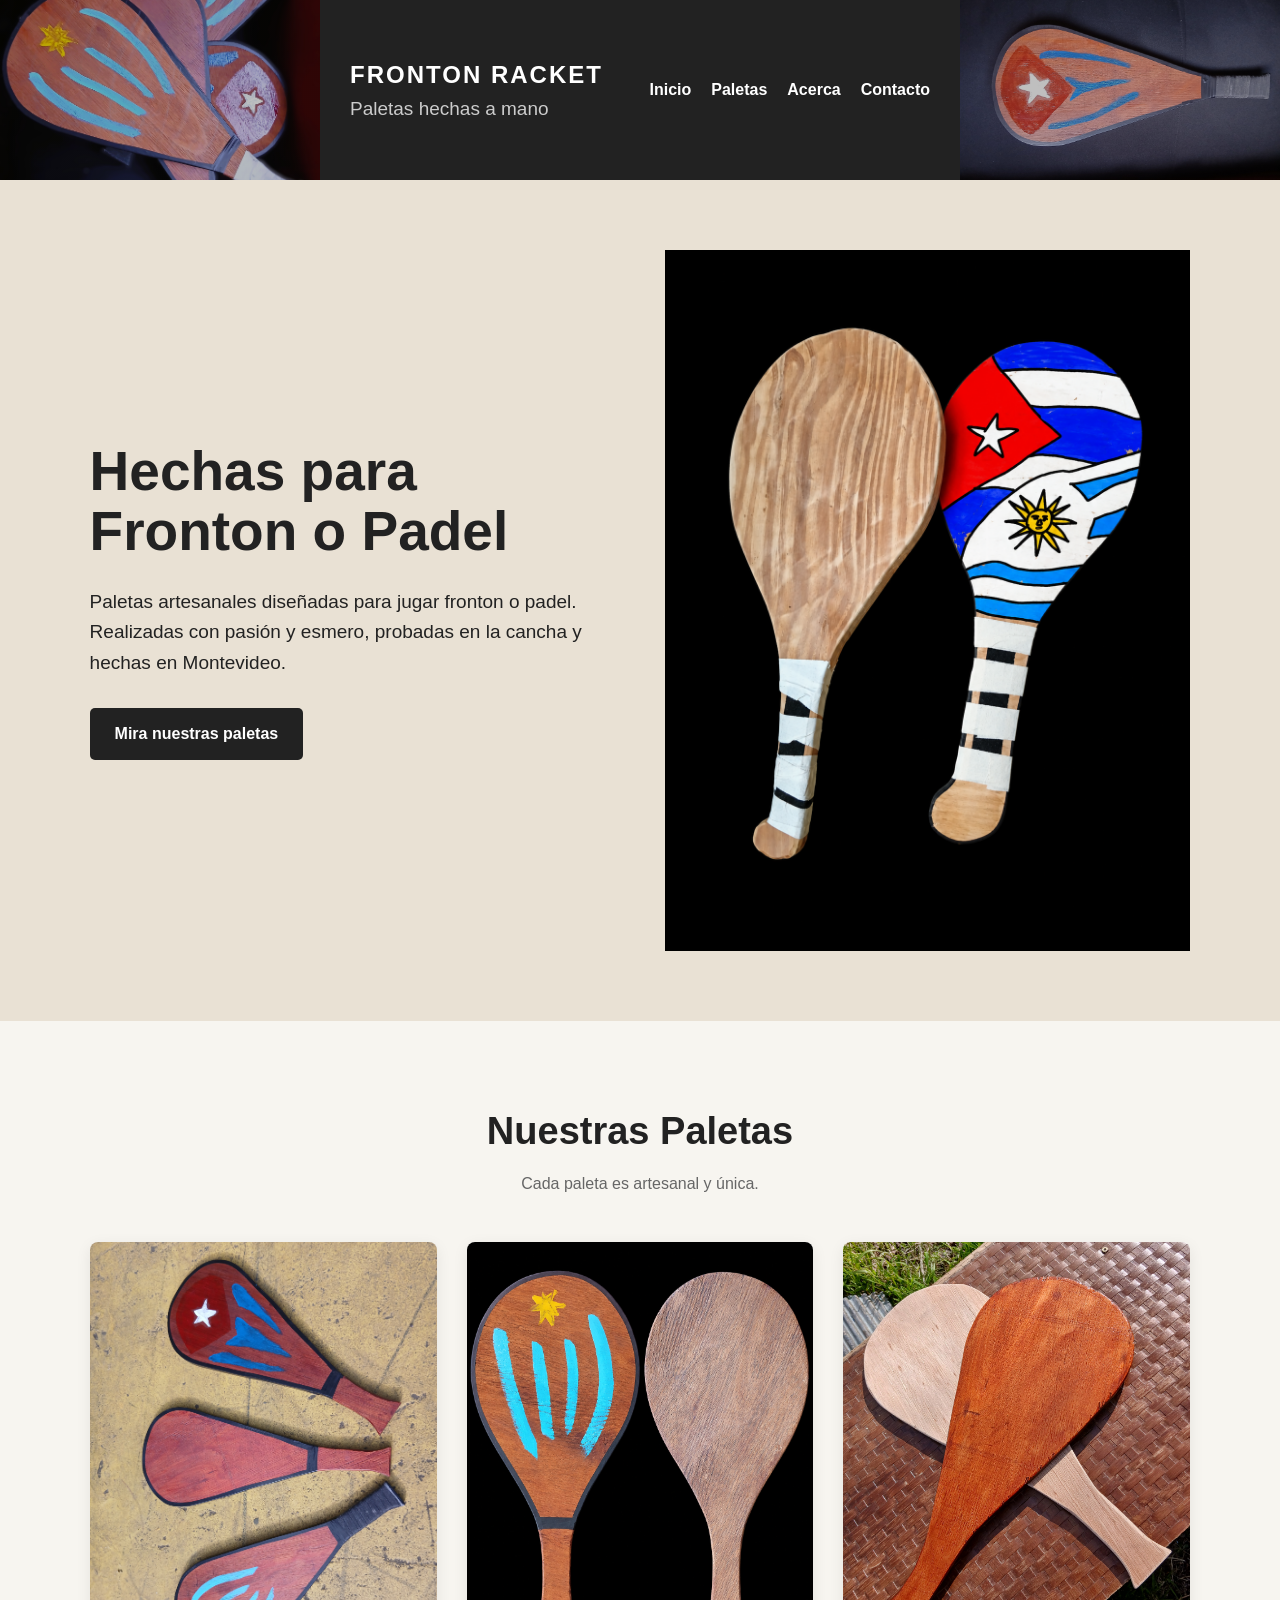
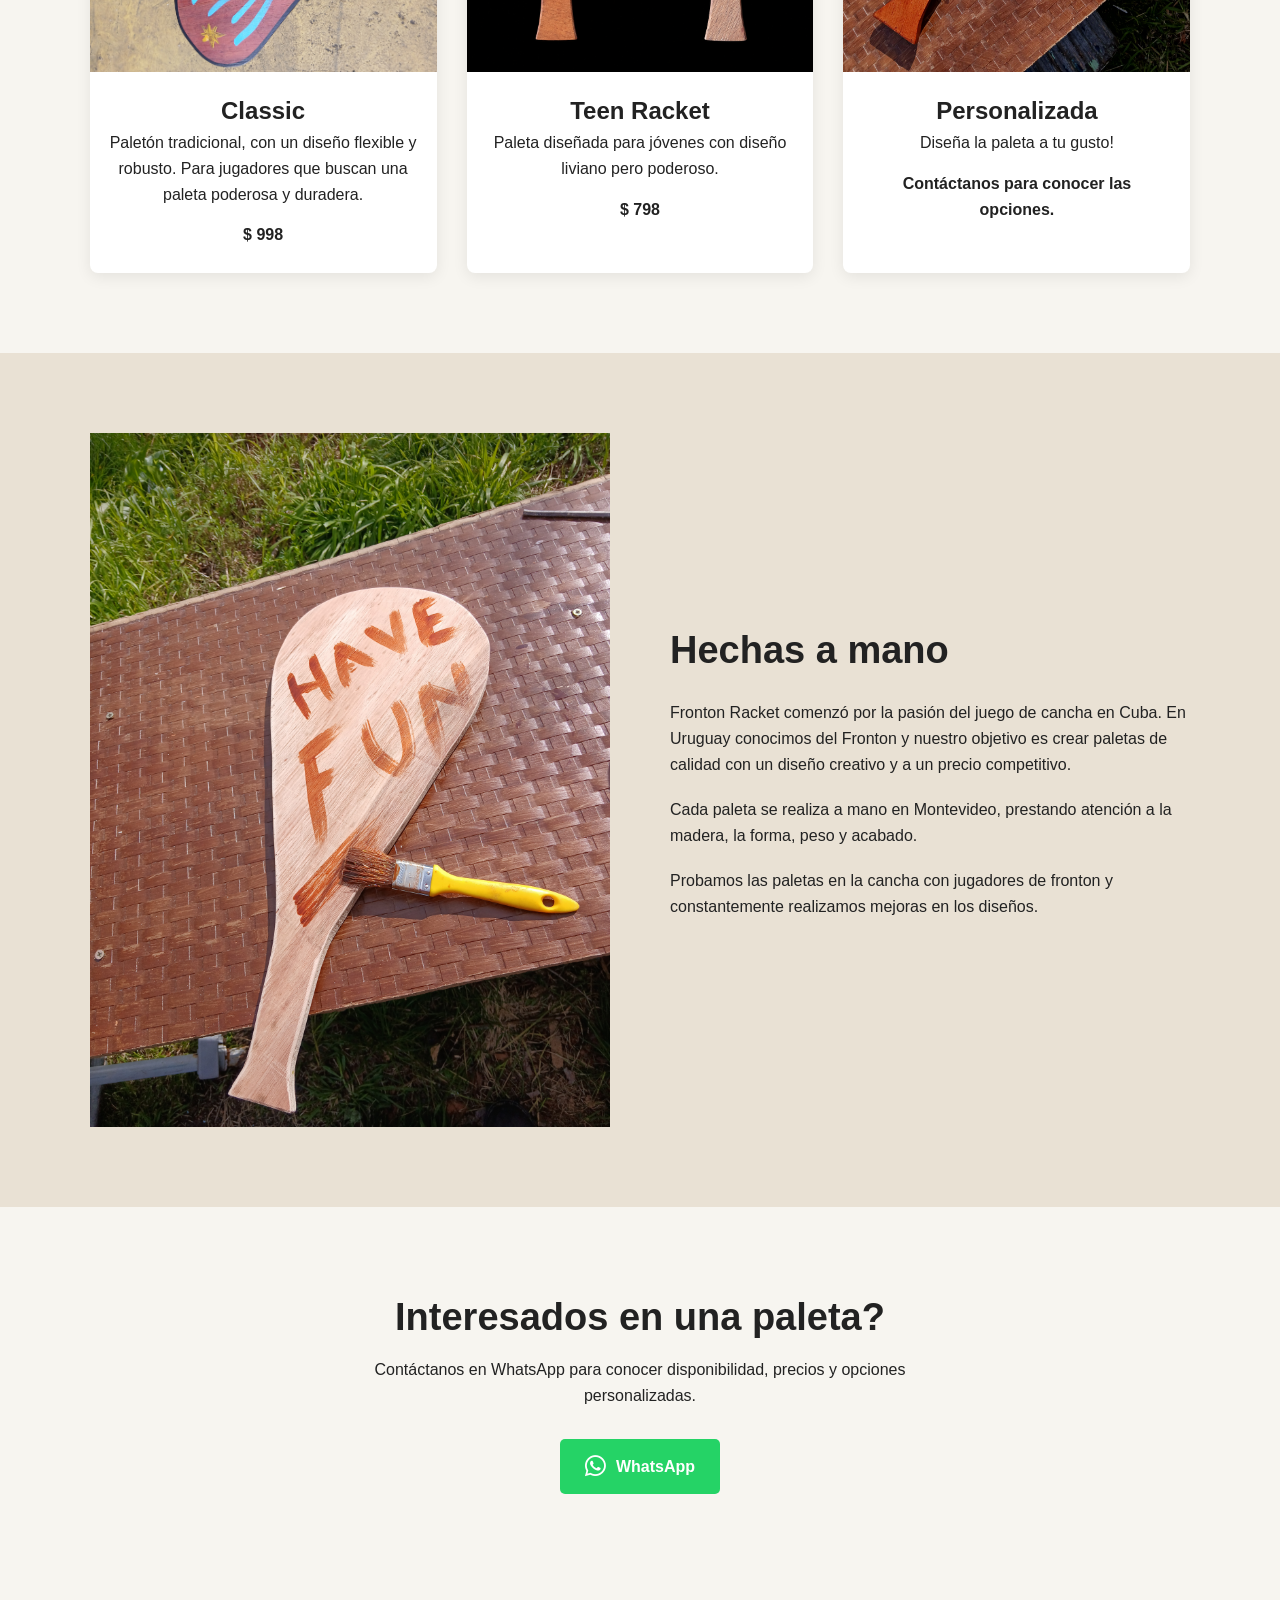
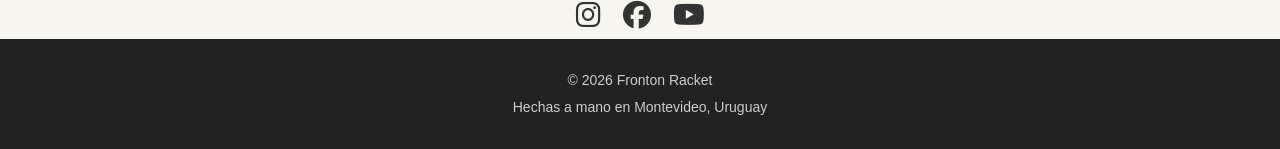
==== index.html @ 990259a1 "Updated header and font" ====
<!DOCTYPE html>
<html lang="en">
<head>
    <meta charset="UTF-8">
    <meta name="viewport" content="width=device-width, initial-scale=1.0">

    <title>Fronton Racket | Handmade Wooden Rackets</title>

    <link rel="stylesheet" href="style.css">
    <link rel="stylesheet" href="https://cdnjs.cloudflare.com/ajax/libs/font-awesome/6.5.2/css/all.min.css">
    <!-- WhatsApp icon -->
    <link
        rel="stylesheet"
        href="https://cdnjs.cloudflare.com/ajax/libs/font-awesome/6.5.2/css/all.min.css"
    >
</head>

<body>

    <!-- HEADER -->
    <header>
        <div class="header-photo photo-left"></div>

        <div class="header-content">
            
        <div class="logo">
            <h1>FRONTON RACKET</h1>
            <p id="header-p">Paletas hechas a mano</p>
        </div>

        <nav>
            <a href="#home">Inicio</a>
            <a href="#rackets">Paletas</a>
            <a href="#about">Acerca</a>
            <a href="#contact">Contacto</a>
        </nav>

         </div>

        <div class="header-photo photo-right"></div>

    </header>


    <!-- HERO SECTION -->
    <section id="home" class="hero">

        <div class="hero-text">
            <h2>Hechas para Fronton o Padel</h2>

            <p>
                Paletas artesanales diseñadas para jugar fronton o padel.
                Realizadas con pasión y esmero, probadas en la cancha y hechas en Montevideo.
                
            </p>

            <a href="#rackets" class="button">
                Mira nuestras paletas
            </a>
        </div>

        <div class="hero-image">

            <!-- PLACE YOUR MAIN PHOTO HERE -->
            <img src="images/main_photo.png" alt="Fronton wooden racket">

        </div>

    </section>


    <!-- RACKETS SECTION -->
    <section id="rackets" class="rackets">

        <h2>Nuestras Paletas</h2>

        <p class="section-intro">
            Cada paleta es artesanal y única.
        </p>


        <div class="racket-container">

            <!-- RACKET 1 -->
            <div class="racket-card">

                <!-- PLACE PHOTO HERE -->
                <img src="images/classic.jpg" alt="Handmade Fronton racket">

                <h3>Classic</h3>

                <p>
                    Paletón tradicional, con un diseño flexible y robusto.
                    Para jugadores que buscan una paleta poderosa y duradera.
                </p>

                <p class="price">
                    $ 998
                </p>

            </div>


            <!-- RACKET 2 -->
            <div class="racket-card">

                <!-- PLACE PHOTO HERE -->
                <img src="images/teen.png" alt="Fronton racket close up">

                <h3>Teen Racket</h3>

                <p>
                    Paleta diseñada para jóvenes con diseño liviano pero poderoso.
                </p>

                <p class="price">
                    $ 798
                </p>

            </div>


            <!-- RACKET 3 -->
            <div class="racket-card">

                <!-- PLACE PHOTO HERE -->
                <img src="images/custom_1.jpg" alt="Wooden fronton racket">

                <h3>Personalizada</h3>

                <p>
                    Diseña la paleta a tu gusto!
                    
                </p>

                <p class="price">
                    Contáctanos para conocer las opciones.
                </p>

            </div>

        </div>

    </section>


    <!-- ABOUT SECTION -->
    <section id="about" class="about">

        <div class="about-image">

            <!-- PLACE ANOTHER PHOTO HERE -->
            <img src="images/making.jpg" alt="Making a wooden fronton racket">

        </div>

        <div class="about-text">

            <h2>Hechas a mano</h2>

            <p>
                Fronton Racket comenzó por la pasión del juego de cancha en Cuba. En Uruguay conocimos del Fronton
                y nuestro objetivo es crear paletas de calidad con un diseño creativo y a un precio competitivo.
                
            </p>

            <p>
                Cada paleta se realiza a mano en Montevideo,
                prestando atención a la madera, la forma, peso y acabado.
            </p>

            <p>
                Probamos las paletas en la cancha con jugadores de fronton y 
                constantemente realizamos mejoras en los diseños.
               
            </p>

        </div>

    </section>


    <!-- CONTACT SECTION -->
    <section id="contact" class="contact">

        <h2>Interesados en una paleta?</h2>

        <p>
            Contáctanos en WhatsApp para conocer disponibilidad,
            precios y opciones personalizadas.
        </p>

        <a
            href="https://wa.me/598099401543"
            class="whatsapp-button"
            target="_blank"
        >
            <i class="fa-brands fa-whatsapp"></i>
            WhatsApp
        </a>

    </section>

    <!-- SOCIAL MEDIA LINKS -->

<div class="social-links">

    <!-- Instagram -->
    <a href="https://www.instagram.com/frontonracket/"
       target="_blank"
       aria-label="Instagram">
        <i class="fa-brands fa-instagram"></i>
    </a>

    <!-- Facebook -->
    <a href="https://www.facebook.com/frontonracket"
       target="_blank"
       aria-label="Facebook">
        <i class="fa-brands fa-facebook"></i>
    </a>

    <!-- YouTube -->
    <a href="http://www.youtube.com/@FrontonRacket"
       target="_blank"
       aria-label="YouTube">
        <i class="fa-brands fa-youtube"></i>
    </a>

</div>


    <!-- FOOTER -->
    <footer>

        <p>
            © <span id="year"></span> Fronton Racket
        </p>

        <p>
            Hechas a mano en Montevideo, Uruguay
        </p>

    </footer>


    <!-- JAVASCRIPT -->
    <script src="script.js"></script>

</body>
</html>
---- style.css ----
/* =========================
   GENERAL
========================= */

* {
    margin: 0;
    padding: 0;
    box-sizing: border-box;
}

html {
    scroll-behavior: smooth;
}

body {
    font-family: Arial, sans-serif;
    color: #222;
    background-color: #f7f5f0;
    line-height: 1.6;
}

img {
    width: 100%;
    display: block;
}


/* =========================
   HEADER
========================= */

header {
    display: flex;
    align-items: stretch;

    min-height: 180px;

    background-color: #222;

    color: white;
}

#header-p {
    font-size: 19px;
}

/* PHOTOS */

.header-photo {
    width: 25%;

    background-size: cover;
    background-position: center;
}


/* LEFT PHOTO */

.photo-left {
    background-image:
        linear-gradient(rgba(0, 0, 0, 0.25), rgba(0, 0, 0, 0.25)),
        url("images/header_photo_many_rackets.jpg");
}


/* RIGHT PHOTO */

.photo-right {
    background-image:
        linear-gradient(rgba(0, 0, 0, 0.25), rgba(0, 0, 0, 0.25)),
        url("images/header_right_photo.jpg");
}


/* CENTER */

.header-content {
    width: 50%;

    display: flex;
    justify-content: space-between;
    align-items: center;

    padding: 30px;
}


/* LOGO */

.logo h1 {
    font-size: 24px;
    letter-spacing: 2px;
}

.logo p {
    font-size: 13px;
    color: #ccc;
}


/* NAVIGATION */

nav {
    display: flex;
    gap: 20px;
}

nav a {
    color: white;
    text-decoration: none;
    font-weight: bold;
}

nav a:hover {
    color: #d69b55;
}

/* =========================
   HERO
========================= */

.hero {
    min-height: 80vh;

    display: flex;
    align-items: center;
    justify-content: space-between;

    gap: 50px;
    padding: 70px 7%;

    background-color: #e9e1d4;
}

.hero-text {
    flex: 1;
}

.hero-text h2 {
    font-size: 55px;
    line-height: 1.1;
    margin-bottom: 25px;
}

.hero-text p {
    font-size: 19px;
    max-width: 500px;
    margin-bottom: 30px;
}

.hero-image {
    flex: 1;
}

.hero-image img {
    min-height: 350px;
    background-color: #d0c8bb;
    object-fit: cover;
}


/* =========================
   BUTTON
========================= */

.button {
    display: inline-block;

    background-color: #222;
    color: white;

    padding: 13px 25px;

    text-decoration: none;
    border-radius: 5px;

    font-weight: bold;
}

.button:hover {
    background-color: #444;
}


/* =========================
   RACKETS
========================= */

.rackets {
    padding: 80px 7%;
    text-align: center;
}

.rackets h2,
.about h2,
.contact h2 {
    font-size: 38px;
    margin-bottom: 10px;
}

.section-intro {
    margin-bottom: 45px;
    color: #666;
}

.racket-container {
    display: flex;
    gap: 30px;
    justify-content: center;
}

.racket-card {
    background-color: white;

    width: 33%;

    padding-bottom: 25px;

    border-radius: 8px;
    overflow: hidden;

    box-shadow: 0 4px 15px rgba(0, 0, 0, 0.08);
}

.racket-card img {
    height: 430px;
    object-fit: cover;
    background-color: #ddd;
}

.racket-card h3 {
    margin-top: 20px;
    font-size: 24px;
}

.racket-card p {
    padding: 0 20px;
}

.price {
    margin-top: 15px;
    font-weight: bold;
}


/* =========================
   ABOUT
========================= */

.about {
    display: flex;
    align-items: center;

    gap: 60px;

    padding: 80px 7%;

    background-color: #e9e1d4;
}

.about-image,
.about-text {
    flex: 1;
}

.about-image img {
    min-height: 350px;
    object-fit: cover;
    background-color: #d0c8bb;
}

.about-text p {
    margin: 20px 0;
}


/* =========================
   CONTACT
========================= */

.contact {
    text-align: center;
    padding: 80px 7%;
}

.contact p {
    max-width: 600px;
    margin: 0 auto 30px;
}

.whatsapp-button {
    display: inline-flex;
    align-items: center;
    gap: 10px;

    background-color: #25D366;
    color: white;

    padding: 15px 25px;

    border-radius: 5px;

    text-decoration: none;
    font-weight: bold;
}

.whatsapp-button:hover {
    opacity: 0.85;
}

.whatsapp-button i {
    font-size: 24px;
}


/* =========================
   FOOTER
========================= */

footer {
    background-color: #222;
    color: #ccc;

    text-align: center;

    padding: 25px;
}

footer p {
    margin: 5px;
    font-size: 14px;
}


/* =========================
   MOBILE
========================= */

@media (max-width: 768px) {

    header {
        flex-direction: column;
        gap: 20px;
        text-align: center;
    }

    nav {
        gap: 15px;
        flex-wrap: wrap;
        justify-content: center;
    }


    /* Hero */

    .hero {
        flex-direction: column;

        text-align: center;

        padding: 50px 6%;
    }

    .hero-text h2 {
        font-size: 40px;
    }

    .hero-text p {
        font-size: 17px;
    }

    .hero-image {
        width: 100%;
    }


    /* Rackets */

    .racket-container {
        flex-direction: column;
    }

    .racket-card {
        width: 100%;
    }


    /* About */

    .about {
        flex-direction: column;

        padding: 60px 6%;
    }

    .about-text {
        text-align: center;
    }


    /* Contact */

    .contact {
        padding: 60px 6%;
    }

    .contact h2 {
        font-size: 30px;
    }

}

@media (max-width: 768px) {

    header {
        min-height: 150px;
    }

    .header-photo {
        display: none;
    }

    .header-content {
        width: 100%;

        flex-direction: column;
        gap: 20px;

        text-align: center;

        padding: 25px 15px;
    }

    nav {
        flex-wrap: wrap;
        justify-content: center;
    }

}

/* =========================
   SOCIAL MEDIA
========================= */

.social-links {
    display: flex;
    justify-content: center;
    align-items: center;
    gap: 22px;
    margin-top: 20px;
}

.social-links a {
    font-size: 28px;
    text-decoration: none;
    color: #333;
    transition: 
        color 0.25s ease,
        transform 0.25s ease;
}

.social-links a:hover {
    transform: translateY(-3px);
}

/* Instagram */

.social-links a:nth-child(1):hover {
    color: #E4405F;
}

/* Facebook */

.social-links a:nth-child(2):hover {
    color: #1877F2;
}

/* YouTube */

.social-links a:nth-child(3):hover {
    color: #FF0000;
}
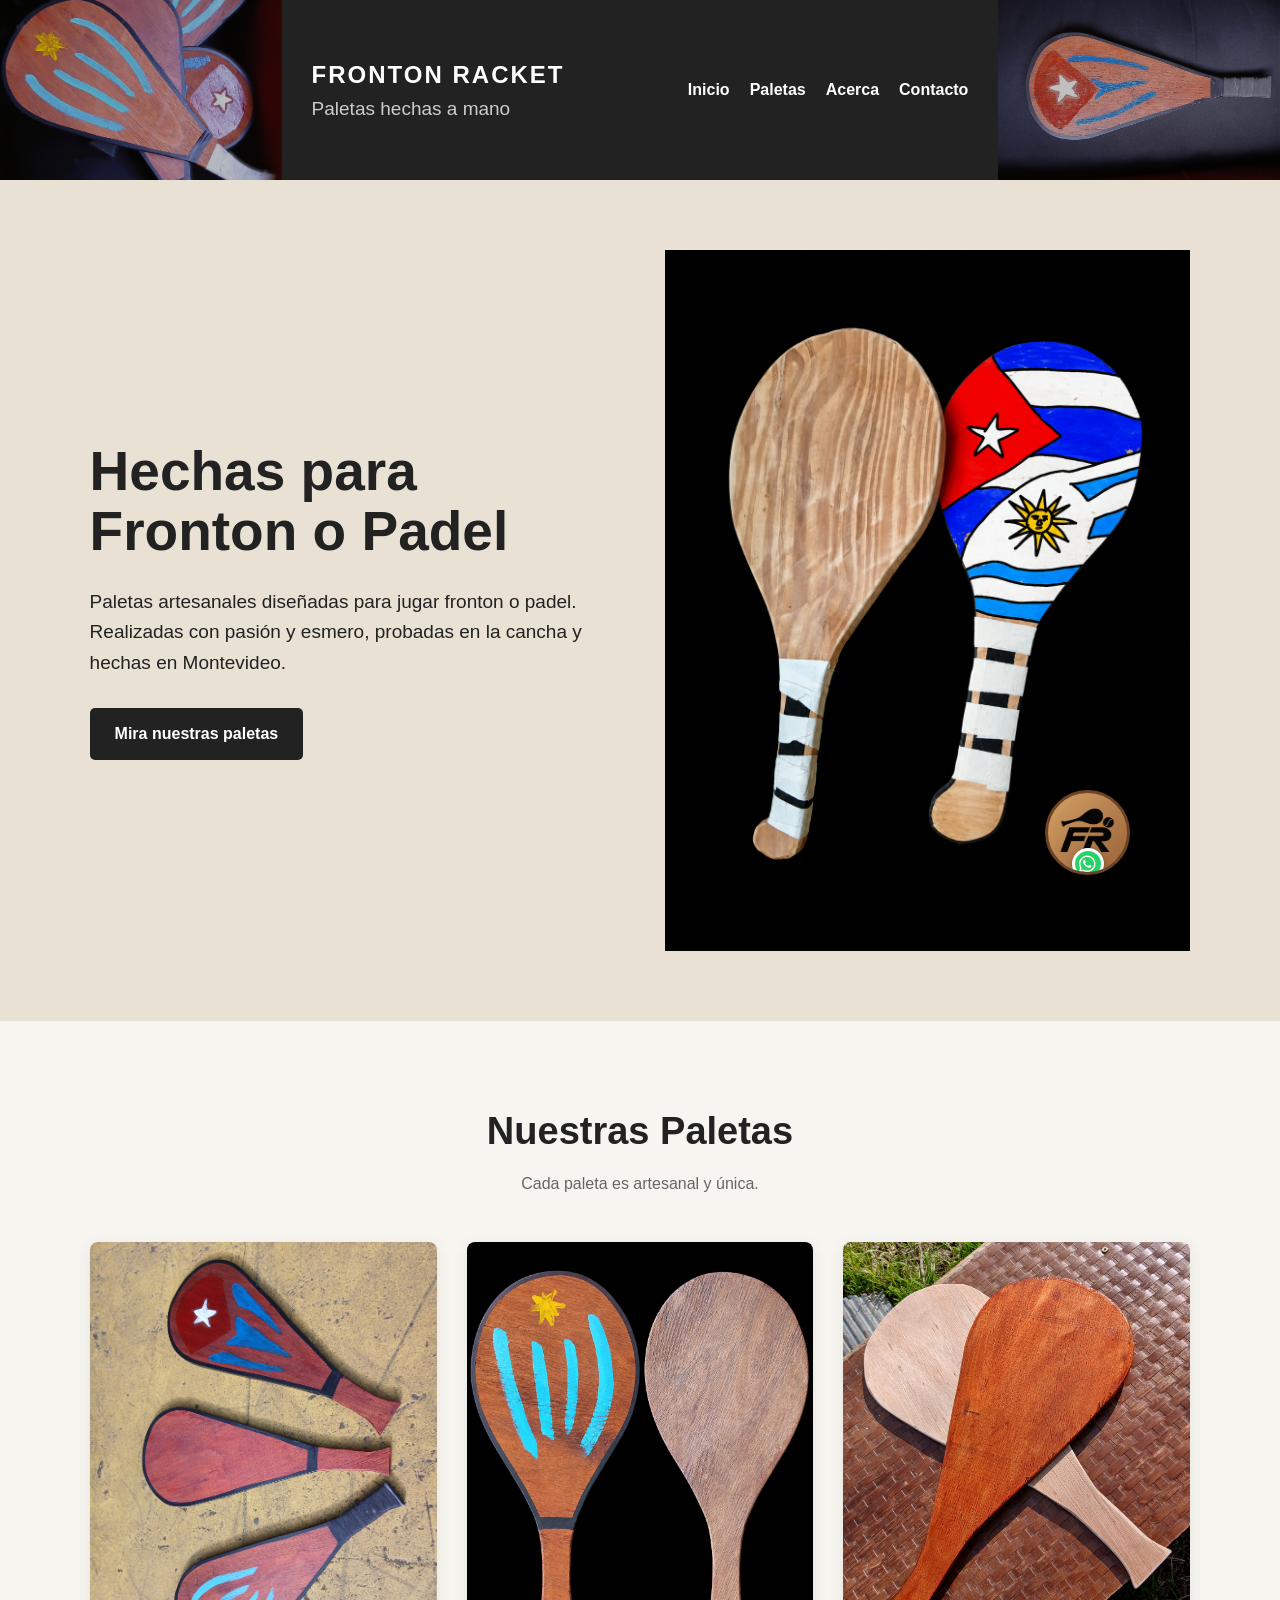
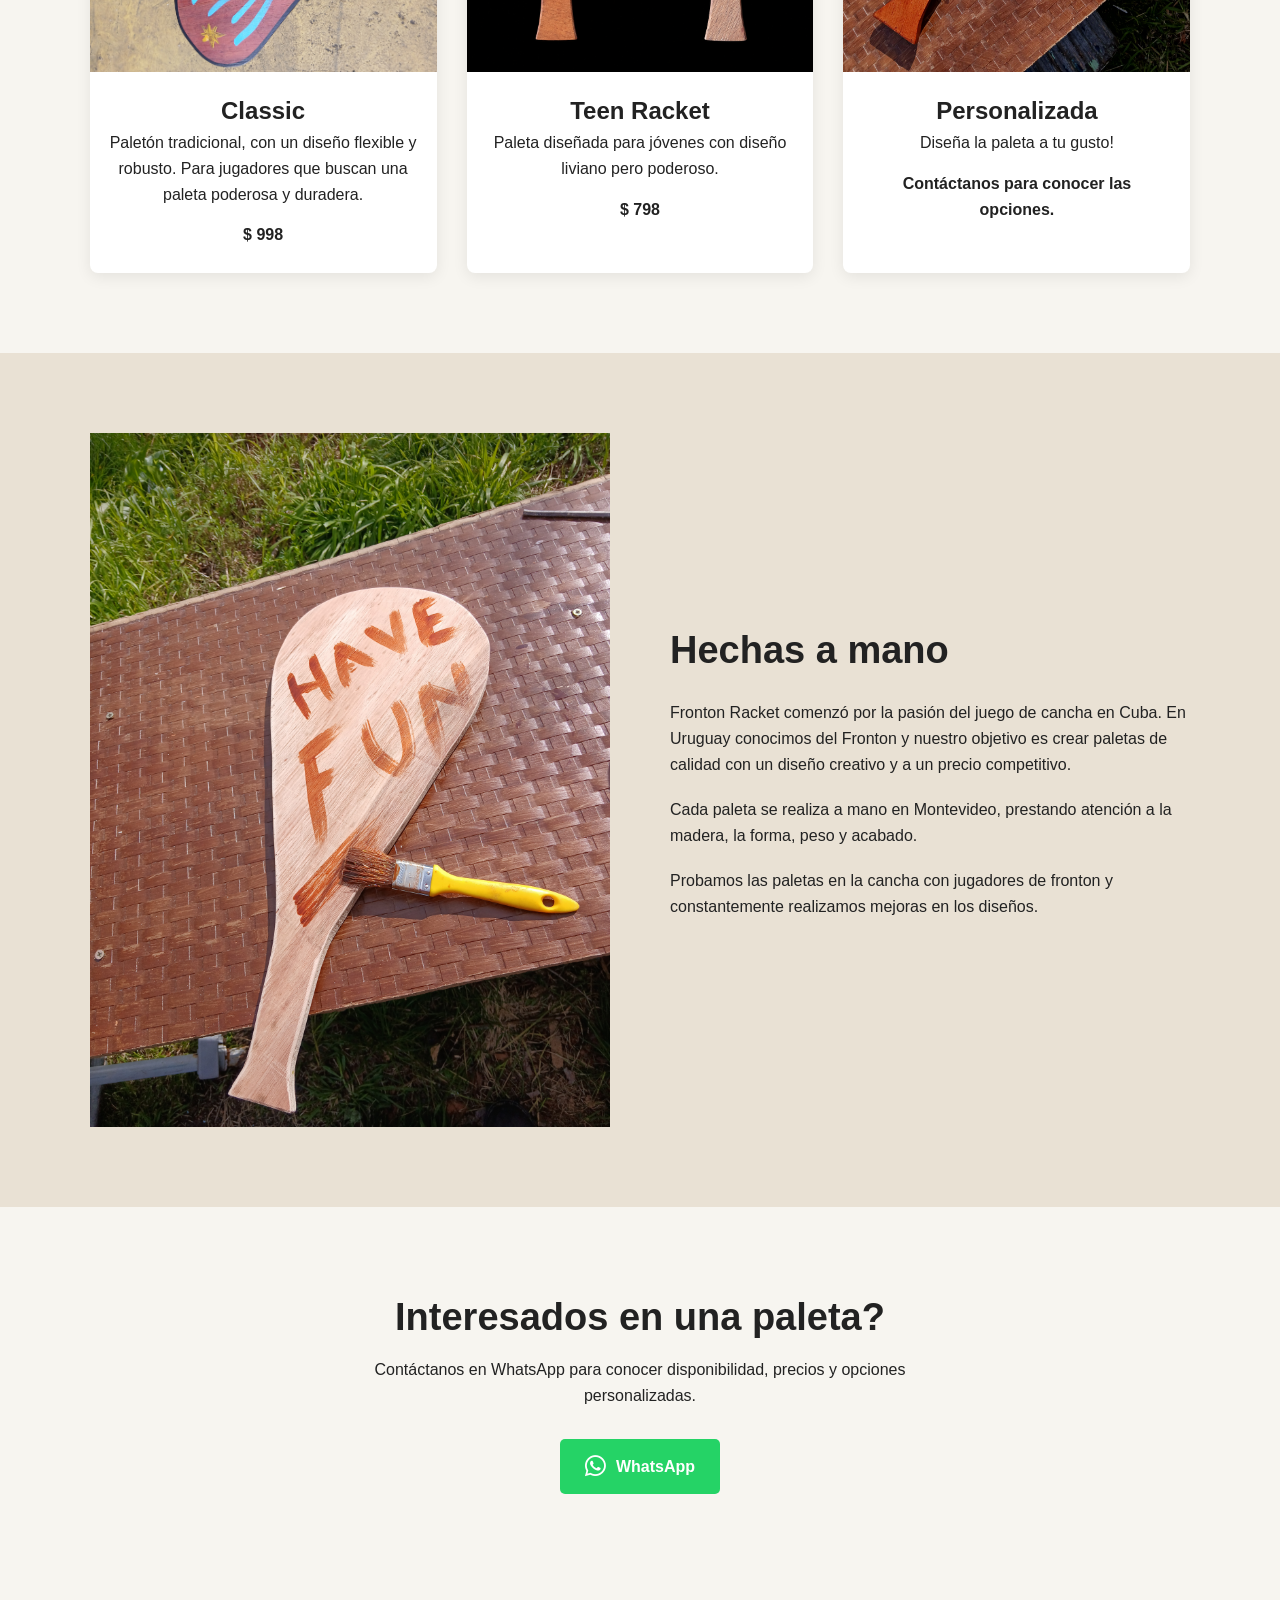
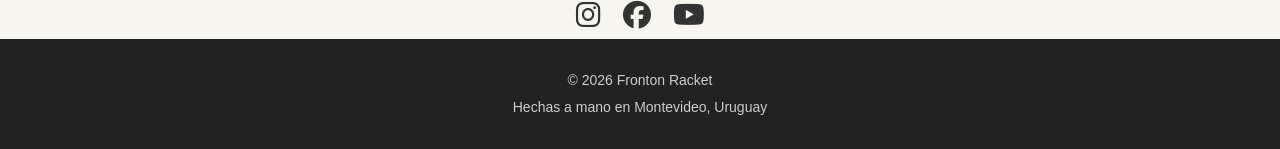
==== commit 23965dd9: "new floating whatsapp icon" ====
--- a/index.html
+++ b/index.html
@@ -228,6 +228,37 @@
 
 </div>
 
+<!-- =========================
+     FLOATING WHATSAPP
+========================= -->
+
+<a
+    href="https://wa.me/598099401543"
+    class="floating-whatsapp"
+    target="_blank"
+    rel="noopener noreferrer"
+    aria-label="Contact Fronton Racket on WhatsApp"
+>
+
+    <div class="whatsapp-racket">
+
+        <img
+            src="images/racket_logo.jpg"
+            alt="Fronton Racket"
+        >
+
+        <span class="whatsapp-icon">
+            <i class="fa-brands fa-whatsapp"></i>
+        </span>
+
+    </div>
+
+    <span class="whatsapp-message">
+        Contáctanos
+    </span>
+
+</a>
+
 
     <!-- FOOTER -->
     <footer>
--- a/style.css
+++ b/style.css
@@ -47,7 +47,7 @@
 /* PHOTOS */
 
 .header-photo {
-    width: 25%;
+    width: 22%;
 
     background-size: cover;
     background-position: center;
@@ -75,7 +75,7 @@
 /* CENTER */
 
 .header-content {
-    width: 50%;
+    width: 56%;
 
     display: flex;
     justify-content: space-between;
@@ -338,67 +338,183 @@
 
 @media (max-width: 768px) {
 
+    /* =========================
+       HEADER
+    ========================= */
+
     header {
+        min-height: 160px;
+    }
+
+    /* Keep the photos, but make them narrow */
+
+    .header-photo {
+        display: block;
+        width: 18%;
+        min-width: 55px;
+
+        background-size: cover;
+        background-position: center;
+    }
+
+    /* Center section */
+
+    .header-content {
+        width: 64%;
+
         flex-direction: column;
-        gap: 20px;
+        justify-content: center;
+        gap: 15px;
+
+        padding: 20px 8px;
+
         text-align: center;
     }
 
+    /* Logo */
+
+    .logo h1 {
+        font-size: 17px;
+        letter-spacing: 1px;
+    }
+
+    .logo p {
+        font-size: 10px;
+    }
+
+    /* Navigation */
+
     nav {
-        gap: 15px;
+        display: flex;
         flex-wrap: wrap;
         justify-content: center;
-    }
-
-
-    /* Hero */
+
+        gap: 8px;
+    }
+
+    nav a {
+        font-size: 12px;
+    }
+
+
+    /* =========================
+       HERO
+    ========================= */
 
     .hero {
+        display: flex;
         flex-direction: column;
 
+        padding: 45px 6%;
+        gap: 30px;
+
         text-align: center;
-
-        padding: 50px 6%;
+    }
+
+    /* PHOTO FIRST */
+
+    .hero-image {
+        width: 100%;
+        order: 1;
+    }
+
+    .hero-image img {
+        width: 100%;
+        height: 300px;
+
+        object-fit: cover;
+    }
+
+    /* TEXT SECOND */
+
+    .hero-text {
+        width: 100%;
+        order: 2;
     }
 
     .hero-text h2 {
-        font-size: 40px;
+        font-size: 36px;
     }
 
     .hero-text p {
         font-size: 17px;
     }
 
-    .hero-image {
-        width: 100%;
-    }
-
-
-    /* Rackets */
+
+    /* =========================
+       RACKETS
+    ========================= */
+
+    .rackets {
+        padding: 60px 6%;
+    }
+
+    .rackets h2 {
+        font-size: 32px;
+    }
 
     .racket-container {
+        display: flex;
         flex-direction: column;
+
+        gap: 30px;
     }
 
     .racket-card {
         width: 100%;
     }
 
-
-    /* About */
+    .racket-card img {
+        width: 100%;
+        height: 300px;
+
+        object-fit: cover;
+    }
+
+
+    /* =========================
+       ABOUT
+    ========================= */
 
     .about {
+        display: flex;
         flex-direction: column;
 
         padding: 60px 6%;
-    }
+        gap: 30px;
+
+        text-align: center;
+    }
+
+    /* PHOTO FIRST */
+
+    .about-image {
+        width: 100%;
+        order: 1;
+    }
+
+    .about-image img {
+        width: 100%;
+        height: 300px;
+
+        object-fit: cover;
+    }
+
+    /* TEXT SECOND */
 
     .about-text {
-        text-align: center;
-    }
-
-
-    /* Contact */
+        width: 100%;
+        order: 2;
+    }
+
+    .about h2 {
+        font-size: 32px;
+    }
+
+
+    /* =========================
+       CONTACT
+    ========================= */
 
     .contact {
         padding: 60px 6%;
@@ -408,35 +524,19 @@
         font-size: 30px;
     }
 
-}
-
-@media (max-width: 768px) {
-
-    header {
-        min-height: 150px;
-    }
-
-    .header-photo {
-        display: none;
-    }
-
-    .header-content {
-        width: 100%;
-
-        flex-direction: column;
-        gap: 20px;
-
-        text-align: center;
-
+
+    /* =========================
+       FOOTER
+    ========================= */
+
+    footer {
         padding: 25px 15px;
     }
 
-    nav {
-        flex-wrap: wrap;
-        justify-content: center;
-    }
-
-}
+}
+
+    
+
 
 /* =========================
    SOCIAL MEDIA
@@ -479,4 +579,249 @@
 
 .social-links a:nth-child(3):hover {
     color: #FF0000;
+}
+
+/* =========================
+   FLOATING WHATSAPP
+========================= */
+
+.floating-whatsapp {
+    position: fixed;
+
+    right: 25px;
+    bottom: 25px;
+
+    z-index: 9999;
+
+    text-decoration: none;
+
+    display: flex;
+    align-items: center;
+    gap: 12px;
+
+    /* Initial state */
+    opacity: 0;
+    transform: translateY(80px) scale(0.5);
+
+    /* Pop-up animation */
+    animation: whatsappPop 0.8s ease-out forwards;
+}
+
+
+/* =========================
+   RACKET / LOGO
+========================= */
+
+.whatsapp-racket {
+    position: relative;
+
+    width: 85px;
+    height: 85px;
+
+    border-radius: 50%;
+
+    display: flex;
+    align-items: center;
+    justify-content: center;
+
+    overflow: hidden;
+
+    background:
+        linear-gradient(
+            135deg,
+            #d5a066,
+            #9a6337
+        );
+
+    border: 3px solid #6d4326;
+
+    box-shadow:
+        0 5px 15px rgba(0, 0, 0, 0.35);
+
+    transition:
+        transform 0.25s ease,
+        box-shadow 0.25s ease;
+}
+
+
+/* =========================
+   FRONTON LOGO
+========================= */
+
+.whatsapp-racket img {
+    width: 82%;
+    height: 82%;
+
+    object-fit: contain;
+
+    /*
+       Makes the white background
+       visually blend with the wood
+    */
+
+    mix-blend-mode: multiply;
+}
+
+
+/* =========================
+   WHATSAPP ICON
+========================= */
+
+.whatsapp-icon {
+    position: absolute;
+
+    
+    bottom: -8px;
+    
+
+    width: 32px;
+    height: 32px;
+
+    border-radius: 50%;
+
+    background-color: #25D366;
+
+    color: white;
+
+    display: flex;
+    align-items: center;
+    justify-content: center;
+
+    border: 3px solid white;
+
+    box-shadow:
+        0 2px 6px rgba(0, 0, 0, 0.3);
+}
+
+
+.whatsapp-icon i {
+    font-size: 19px;
+}
+
+
+/* =========================
+   MESSAGE
+========================= */
+
+.whatsapp-message {
+    background-color: #222;
+
+    color: white;
+
+    padding: 9px 14px;
+
+    border-radius: 6px;
+
+    font-size: 14px;
+    font-weight: bold;
+
+    white-space: nowrap;
+
+    opacity: 0;
+
+    transform: translateX(10px);
+
+    transition:
+        opacity 0.25s ease,
+        transform 0.25s ease;
+}
+
+
+/* =========================
+   HOVER
+========================= */
+
+.floating-whatsapp:hover .whatsapp-racket {
+    transform: scale(1.08) rotate(-4deg);
+
+    box-shadow:
+        0 7px 20px rgba(0, 0, 0, 0.4);
+}
+
+
+.floating-whatsapp:hover .whatsapp-message {
+    opacity: 1;
+
+    transform: translateX(0);
+}
+
+
+/* =========================
+   POP-UP ANIMATION
+========================= */
+
+@keyframes whatsappPop {
+
+    0% {
+        opacity: 0;
+        transform: translateY(80px) scale(0.5);
+    }
+
+    60% {
+        opacity: 1;
+        transform: translateY(-10px) scale(1.08);
+    }
+
+    80% {
+        transform: translateY(4px) scale(0.98);
+    }
+
+    100% {
+        opacity: 1;
+        transform: translateY(0) scale(1);
+    }
+
+}
+
+
+/* =========================
+   MOBILE
+========================= */
+
+@media (max-width: 768px) {
+
+    .floating-whatsapp {
+        right: 15px;
+        bottom: 20px;
+    }
+
+    .whatsapp-racket {
+        width: 68px;
+        height: 68px;
+    }
+
+    .whatsapp-icon {
+        width: 27px;
+        height: 27px;
+
+        right: 1px;
+        bottom: 1px;
+    }
+
+    .whatsapp-icon i {
+        font-size: 16px;
+    }
+
+    /* Hide text on mobile */
+
+    .whatsapp-message {
+        display: none;
+    }
+
+}
+
+
+/* =========================
+   REDUCED MOTION
+========================= */
+
+@media (prefers-reduced-motion: reduce) {
+
+    .floating-whatsapp {
+        animation: none;
+
+        opacity: 1;
+        transform: none;
+    }
+
 }
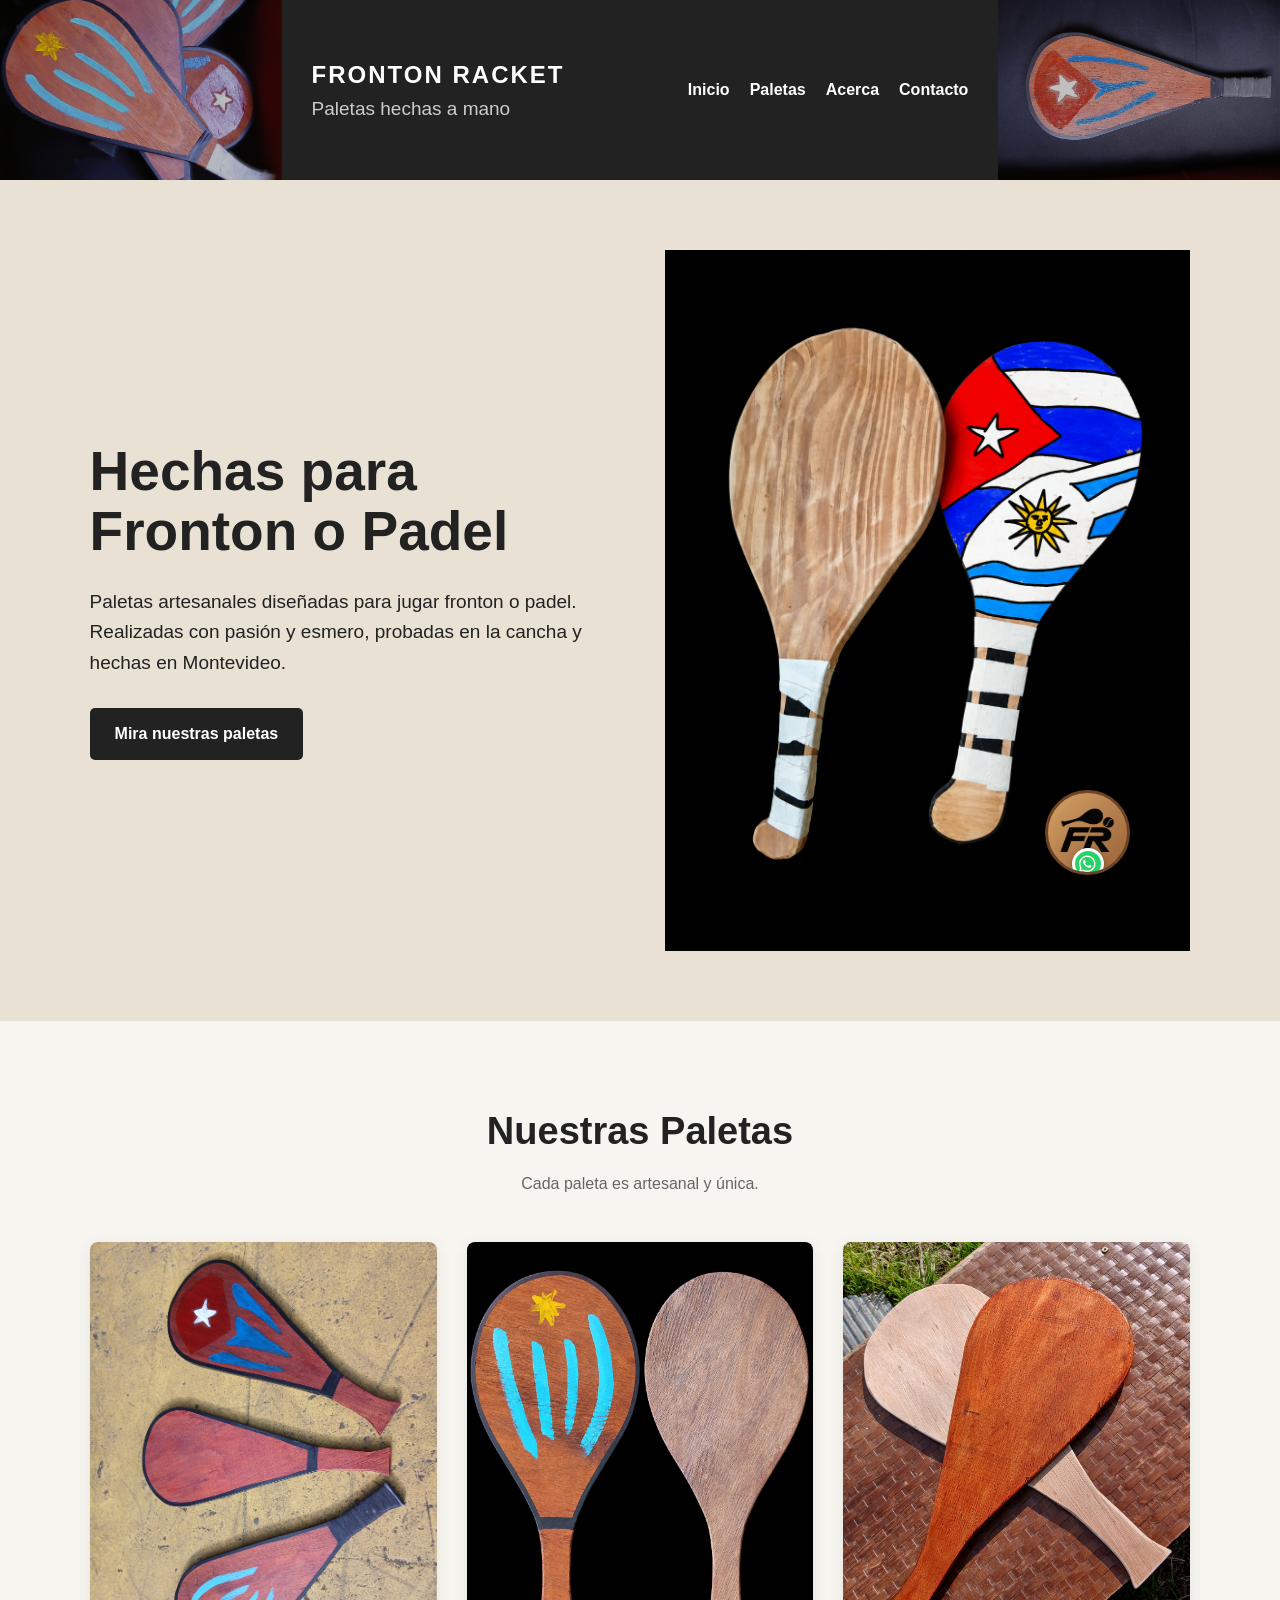
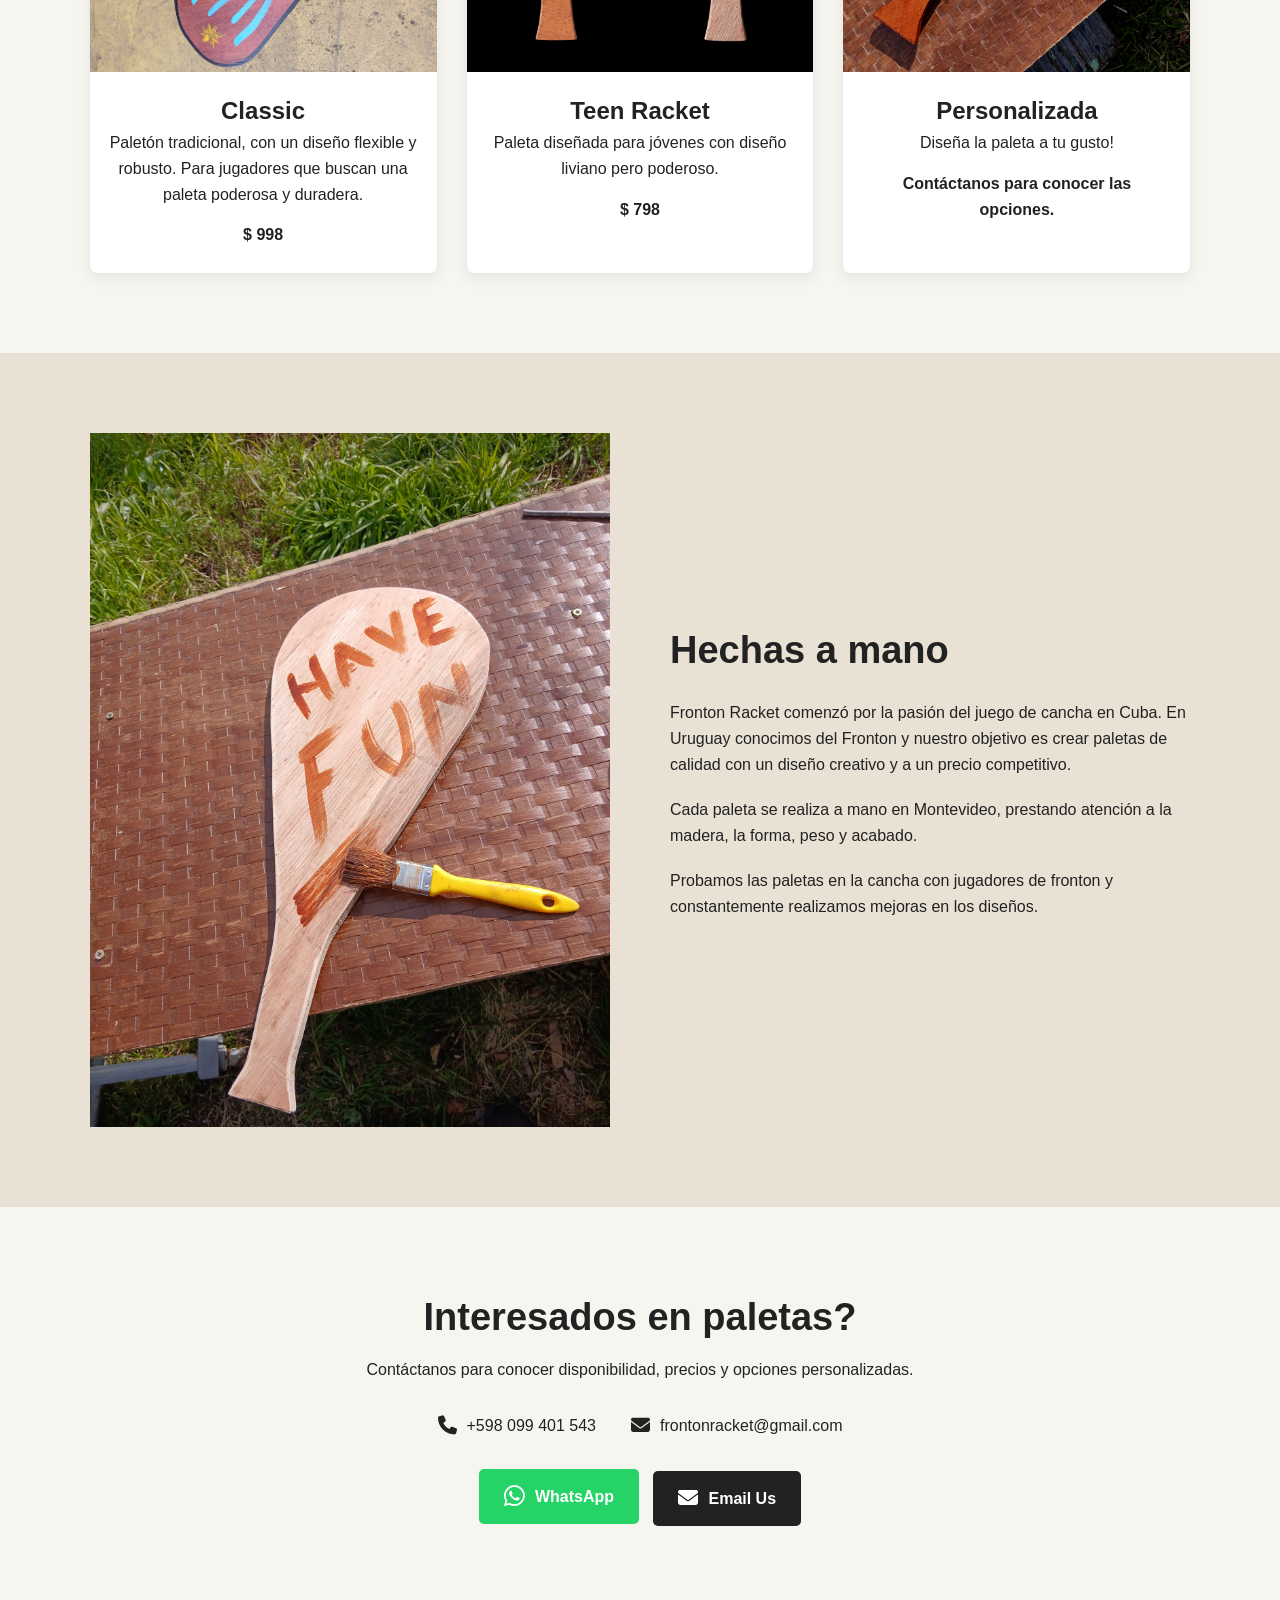
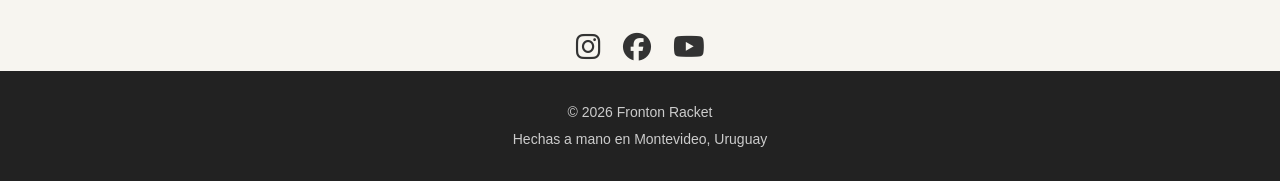
==== commit f2f20e93: "added contact info" ====
--- a/index.html
+++ b/index.html
@@ -181,25 +181,65 @@
 
 
     <!-- CONTACT SECTION -->
-    <section id="contact" class="contact">
-
-        <h2>Interesados en una paleta?</h2>
-
-        <p>
-            Contáctanos en WhatsApp para conocer disponibilidad,
-            precios y opciones personalizadas.
-        </p>
-
+<section id="contact" class="contact">
+
+    <h2>Interesados en paletas?</h2>
+
+    <p>
+        Contáctanos para conocer disponibilidad,
+        precios y opciones personalizadas.
+    </p>
+
+    <!-- CONTACT INFORMATION -->
+
+    <div class="contact-info">
+
+        <!-- PHONE -->
+        <a href="tel:+598099401543" class="contact-item">
+            <i class="fa-solid fa-phone"></i>
+            <span>+598 099 401 543</span>
+        </a>
+
+        <!-- EMAIL -->
         <a
-            href="https://wa.me/598099401543"
-            class="whatsapp-button"
+            href="https://mail.google.com/mail/?view=cm&fs=1&to=frontonracket@gmail.com&su=Pregunta%20a%20Fronton%20Racket"
+            class="contact-item"
             target="_blank"
+            rel="noopener noreferrer"
         >
-            <i class="fa-brands fa-whatsapp"></i>
-            WhatsApp
+            <i class="fa-solid fa-envelope"></i>
+            <span>frontonracket@gmail.com</span>
         </a>
 
-    </section>
+    </div>
+
+
+    <!-- WHATSAPP BUTTON -->
+
+    <a
+        href="https://wa.me/598099401543"
+        class="whatsapp-button"
+        target="_blank"
+        rel="noopener noreferrer"
+    >
+        <i class="fa-brands fa-whatsapp"></i>
+        WhatsApp
+    </a>
+
+
+    <!-- EMAIL BUTTON -->
+
+    <a
+        href="https://mail.google.com/mail/?view=cm&fs=1&to=frontonracket@gmail.com&su=Pregunta%20a%20Fronton%20Racket"
+        class="email-button"
+        target="_blank"
+        rel="noopener noreferrer"
+    >
+        <i class="fa-solid fa-envelope"></i>
+        Email Us
+    </a>
+
+</section>
 
     <!-- SOCIAL MEDIA LINKS -->
 
--- a/style.css
+++ b/style.css
@@ -795,7 +795,7 @@
         height: 27px;
 
         right: 1px;
-        bottom: 1px;
+        bottom: -5px;
     }
 
     .whatsapp-icon i {
@@ -808,6 +808,16 @@
         display: none;
     }
 
+    .contact-info {
+        flex-direction: column;
+        gap: 15px;
+        margin: 25px 0;
+    }
+
+    .contact-item {
+        font-size: 15px;
+    }
+
 }
 
 
@@ -824,4 +834,71 @@
         transform: none;
     }
 
+}
+
+/* =========================
+   EMAIL BUTTON
+========================= */
+
+.email-button {
+    display: inline-flex;
+    align-items: center;
+    justify-content: center;
+    gap: 10px;
+
+    background-color: #222;
+    color: white;
+
+    padding: 15px 25px;
+
+    border-radius: 5px;
+
+    text-decoration: none;
+    font-weight: bold;
+
+    margin-left: 10px;
+
+    transition:
+        background-color 0.25s ease,
+        transform 0.25s ease;
+}
+
+.email-button:hover {
+    background-color: #555;
+    transform: translateY(-2px);
+}
+
+.email-button i {
+    font-size: 20px;
+}
+
+
+/* CONTACT INFORMATION */
+
+.contact-info {
+    display: flex;
+    justify-content: center;
+    align-items: center;
+    gap: 35px;
+    margin: 25px 0 30px;
+    flex-wrap: wrap;
+}
+
+.contact-item {
+    display: flex;
+    align-items: center;
+    gap: 10px;
+    color: #222;
+    text-decoration: none;
+    font-size: 16px;
+    font-weight: 500;
+    transition: color 0.25s ease;
+}
+
+.contact-item i {
+    font-size: 19px;
+}
+
+.contact-item:hover {
+    color: #25D366;
 }
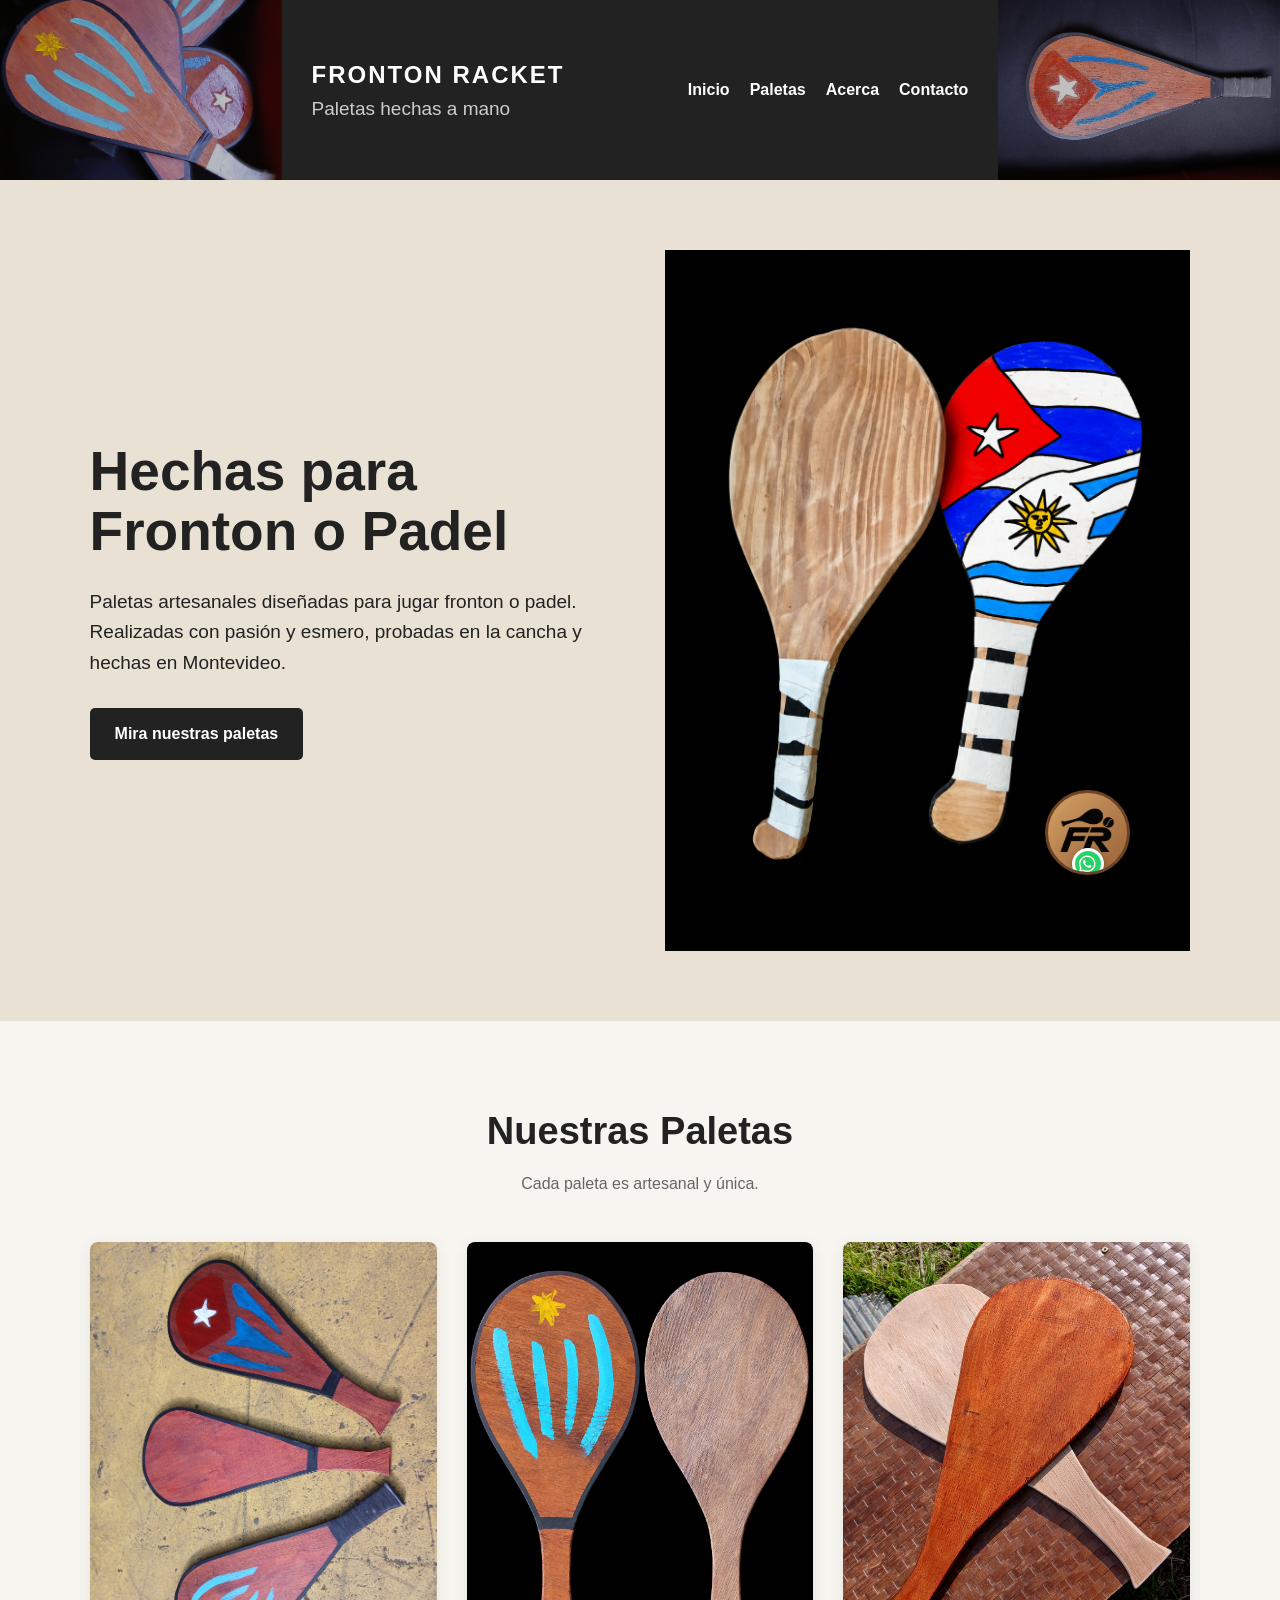
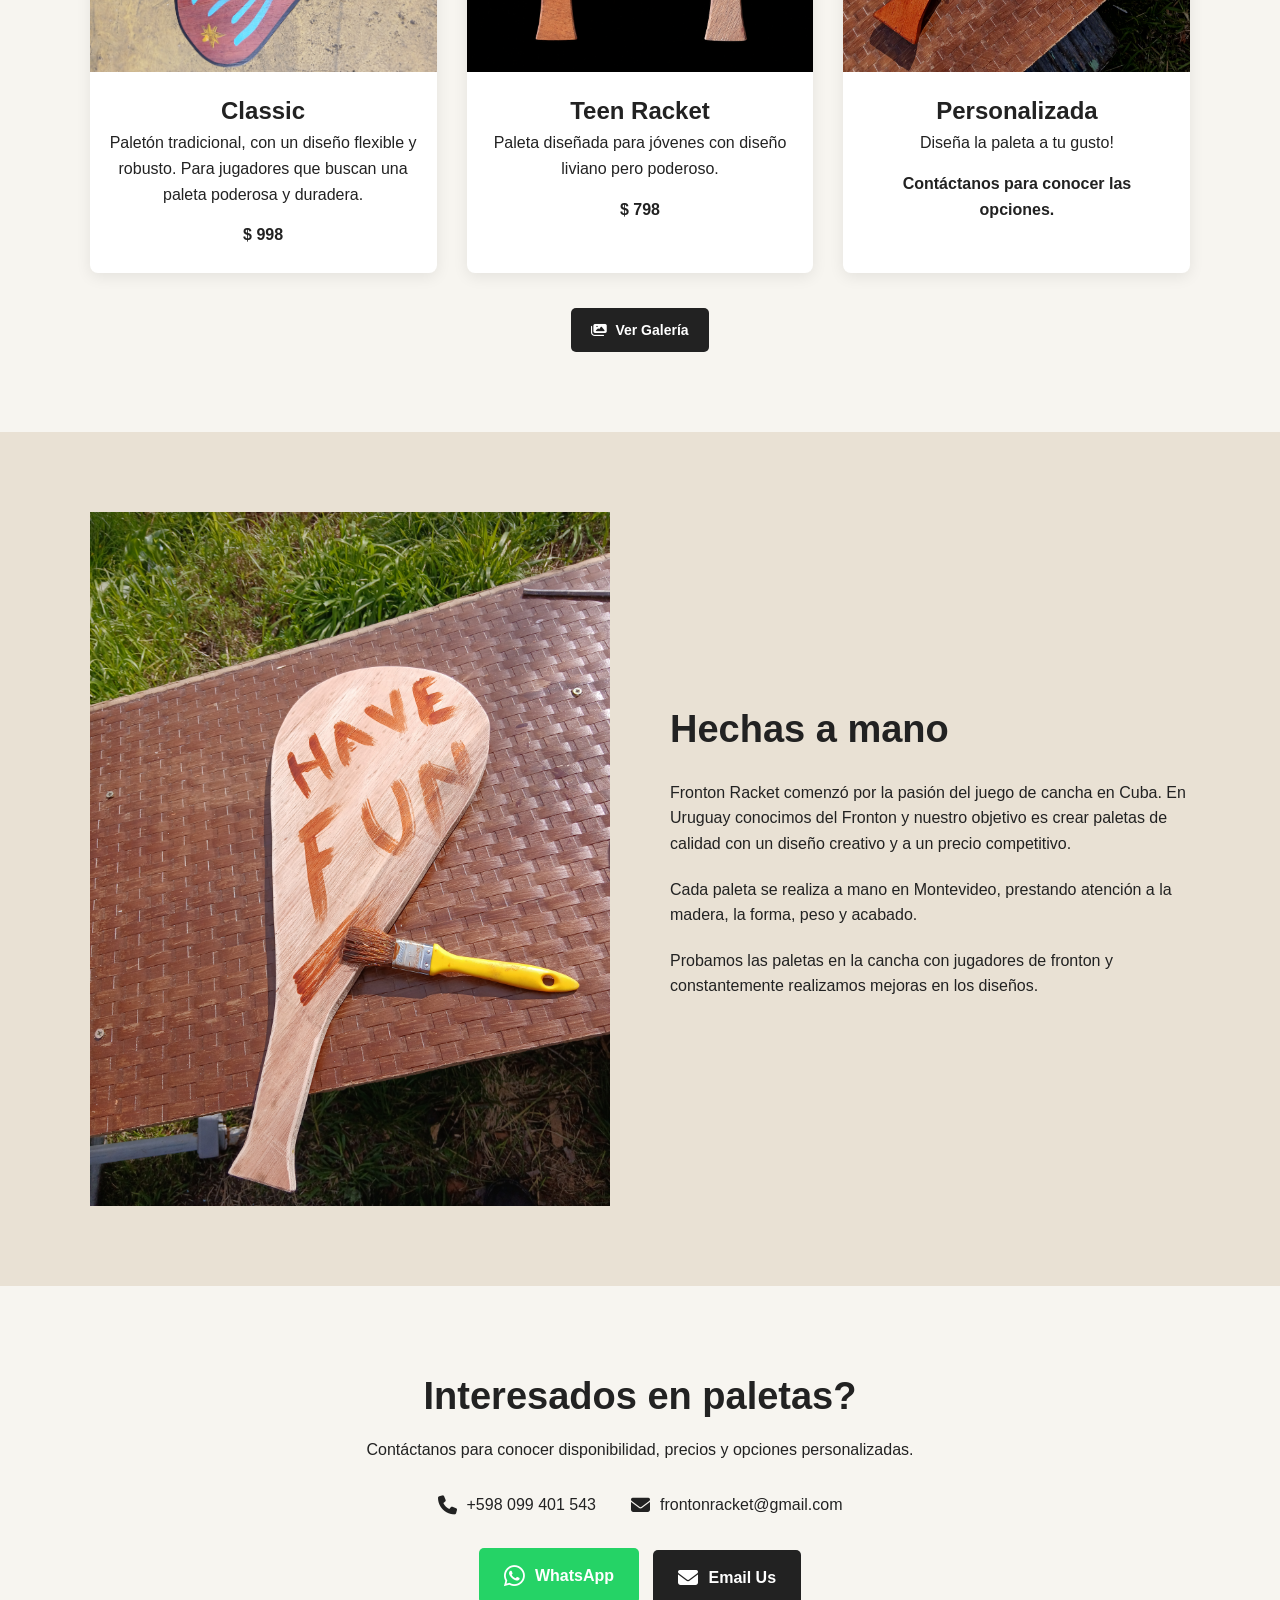
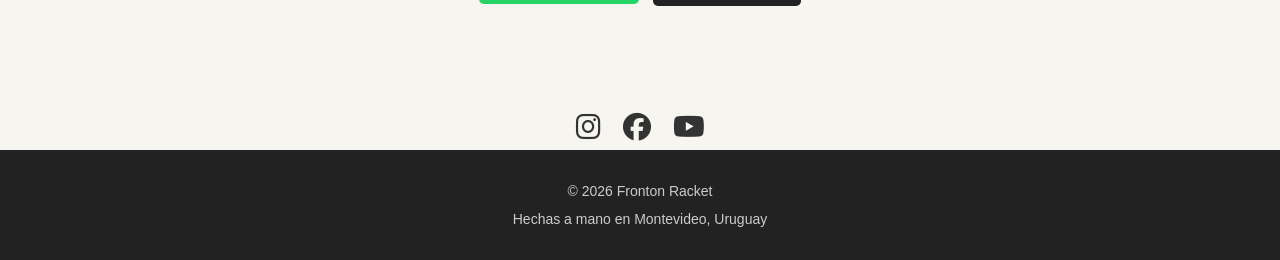
==== commit 36f38232: "added photo gallery in gallery.html" ====
--- a/index.html
+++ b/index.html
@@ -8,11 +8,7 @@
 
     <link rel="stylesheet" href="style.css">
     <link rel="stylesheet" href="https://cdnjs.cloudflare.com/ajax/libs/font-awesome/6.5.2/css/all.min.css">
-    <!-- WhatsApp icon -->
-    <link
-        rel="stylesheet"
-        href="https://cdnjs.cloudflare.com/ajax/libs/font-awesome/6.5.2/css/all.min.css"
-    >
+    
 </head>
 
 <body>
@@ -140,6 +136,12 @@
             </div>
 
         </div>
+
+         <!-- GALLERY BUTTON -->
+        <a href="gallery.html" class="gallery-button">
+            <i class="fa-solid fa-images"></i>
+            Ver Galería
+        </a>
 
     </section>
 
--- a/style.css
+++ b/style.css
@@ -901,4 +901,141 @@
 
 .contact-item:hover {
     color: #25D366;
+}
+
+/* =========================
+   GALLERY PAGE
+========================= */
+
+.gallery {
+    padding: 70px 8%;
+    text-align: center;
+    min-height: 60vh;
+}
+
+.gallery h2 {
+    font-size: 36px;
+    margin-bottom: 15px;
+}
+
+.gallery-intro {
+    font-size: 17px;
+    margin-bottom: 45px;
+}
+
+.gallery-grid {
+    display: grid;
+    grid-template-columns: repeat(3, 1fr);
+    gap: 20px;
+    max-width: 1100px;
+    margin: 0 auto 45px;
+}
+
+.gallery-grid img {
+    width: 100%;
+    height: 580px;
+    object-fit: cover;
+    border-radius: 6px;
+    transition: transform 0.3s ease;
+}
+
+.gallery-grid img:hover {
+    transform: scale(1.03);
+}
+
+
+/* GALLERY BUTTON */
+
+.gallery-button {
+    display: inline-flex;
+    align-items: center;
+    justify-content: center;
+    gap: 8px;
+
+    background-color: #222;
+    color: white;
+
+    padding: 11px 20px;
+
+    border-radius: 5px;
+
+    text-decoration: none;
+
+    font-size: 14px;
+    font-weight: bold;
+
+    margin-top: 35px;
+
+    transition:
+        background-color 0.25s ease,
+        transform 0.25s ease;
+}
+
+.gallery-button:hover {
+    background-color: #555;
+    transform: translateY(-2px);
+}
+
+
+/* BACK TO HOME */
+
+.gallery-back-button {
+    display: inline-flex;
+    align-items: center;
+    gap: 8px;
+
+    background-color: #222;
+    color: white;
+
+    padding: 11px 20px;
+
+    border-radius: 5px;
+
+    text-decoration: none;
+
+    font-size: 14px;
+    font-weight: bold;
+
+    transition:
+        background-color 0.25s ease,
+        transform 0.25s ease;
+}
+
+.gallery-back-button:hover {
+    background-color: #555;
+    transform: translateY(-2px);
+}
+
+
+/* MOBILE GALLERY */
+
+@media (max-width: 768px) {
+
+    .gallery {
+        padding: 50px 6%;
+    }
+
+    .gallery h2 {
+        font-size: 32px;
+    }
+
+    .gallery-intro {
+        font-size: 16px;
+        line-height: 1.6;
+        margin-bottom: 30px;
+    }
+
+    .gallery-grid {
+        grid-template-columns: 1fr;
+        gap: 15px;
+    }
+
+    .gallery-grid img {
+        height: 250px;
+    }
+
+    .gallery-button {
+        margin-top: 30px;
+    }
+
 }
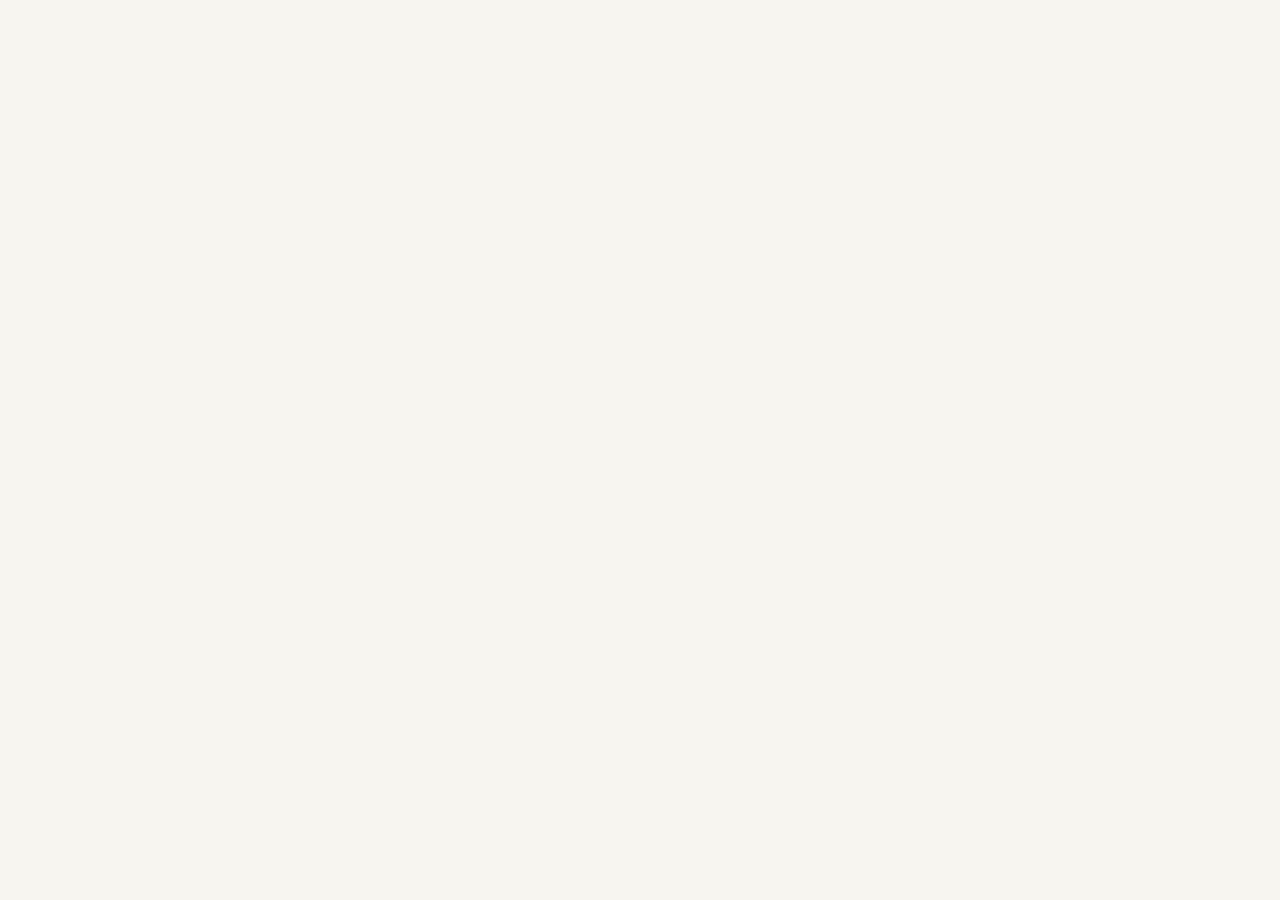
==== commit 525d3957: "added meta and modified styles" ====
--- a/index.html
+++ b/index.html
@@ -1,13 +1,53 @@
 <!DOCTYPE html>
-<html lang="en">
+<html lang="es">
 <head>
     <meta charset="UTF-8">
     <meta name="viewport" content="width=device-width, initial-scale=1.0">
 
-    <title>Fronton Racket | Handmade Wooden Rackets</title>
+
+    <!-- SEO: description + keywords + canonical -->
+    <meta name="description" content="Paletas de frontón y pádel hechas a mano en Montevideo, Uruguay. Diseños artesanales, personalizables, con envío en todo el país. Pedí la tuya por WhatsApp.">
+    <meta name="keywords" content="paletas frontón, paletas pádel, paletas de madera, frontón Uruguay, pádel Montevideo, paletas artesanales">
+    <link rel="canonical" href="https://fronton-racket.vercel.app/">
+
+    <!-- Open Graph (Facebook, WhatsApp, Instagram link previews) -->
+    <meta property="og:type" content="website">
+    <meta property="og:url" content="https://fronton-racket.vercel.app/">
+    <meta property="og:title" content="Fronton Racket | Paletas hechas a mano">
+    <meta property="og:description" content="Paletas de frontón y pádel hechas a mano en Montevideo, Uruguay. Diseños artesanales y personalizables.">
+    <meta property="og:image" content="https://fronton-racket.vercel.app/images/main_photo.png">
+    <meta property="og:locale" content="es_UY">
+
+    <!-- Favicon (browser tab icon) -->
+    <link rel="icon" type="image/jpeg" href="images/racket_logo.jpg">
+
+    <title>Fronton Racket | Paletas artesanales para fronton y padel</title>
 
     <link rel="stylesheet" href="style.css">
     <link rel="stylesheet" href="https://cdnjs.cloudflare.com/ajax/libs/font-awesome/6.5.2/css/all.min.css">
+
+    <!-- STRUCTURED DATA (helps Google show your business info in search results) -->
+    <script type="application/ld+json">
+    {
+      "@context": "https://schema.org",
+      "@type": "SportingGoodsStore",
+      "name": "Fronton Racket",
+      "image": "https://fronton-racket.vercel.app/images/main_photo.png",
+      "description": "Paletas de frontón y pádel hechas a mano en Montevideo, Uruguay.",
+      "address": {
+        "@type": "PostalAddress",
+        "addressLocality": "Montevideo",
+        "addressCountry": "UY"
+      },
+      "telephone": "+598099401543",
+      "email": "frontonracket@gmail.com",
+      "url": "https://fronton-racket.vercel.app/",
+      "sameAs": [
+        "https://www.instagram.com/frontonracket/",
+        "https://www.facebook.com/frontonracket",
+        "http://www.youtube.com/@FrontonRacket"
+      ]
+    }
     
 </head>
 
--- a/style.css
+++ b/style.css
@@ -626,6 +626,10 @@
 
     overflow: hidden;
 
+     /* Confines mix-blend-mode below to this circle only,
+       instead of blending with page content behind it on mobile */
+    isolation: isolate;
+
     background:
         linear-gradient(
             135deg,
@@ -1031,7 +1035,7 @@
     }
 
     .gallery-grid img {
-        height: 250px;
+        height: 550px;
     }
 
     .gallery-button {
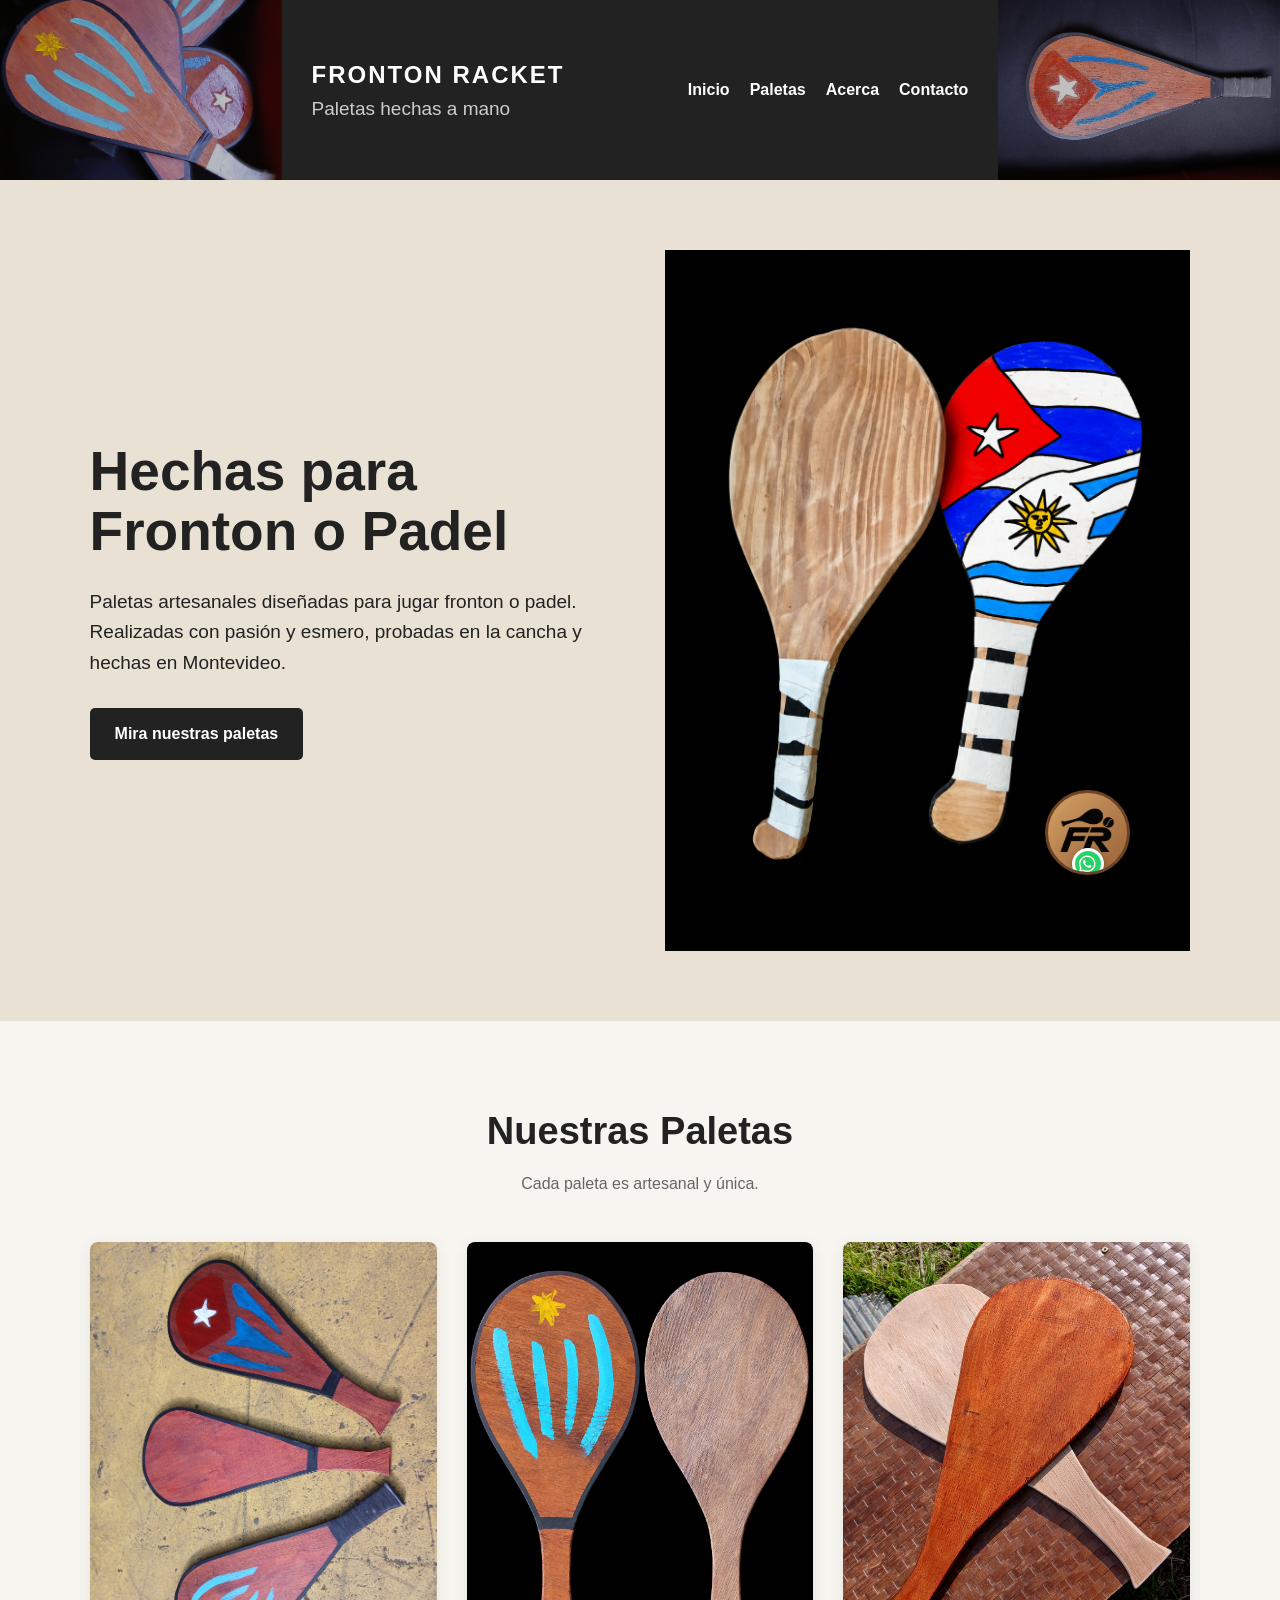
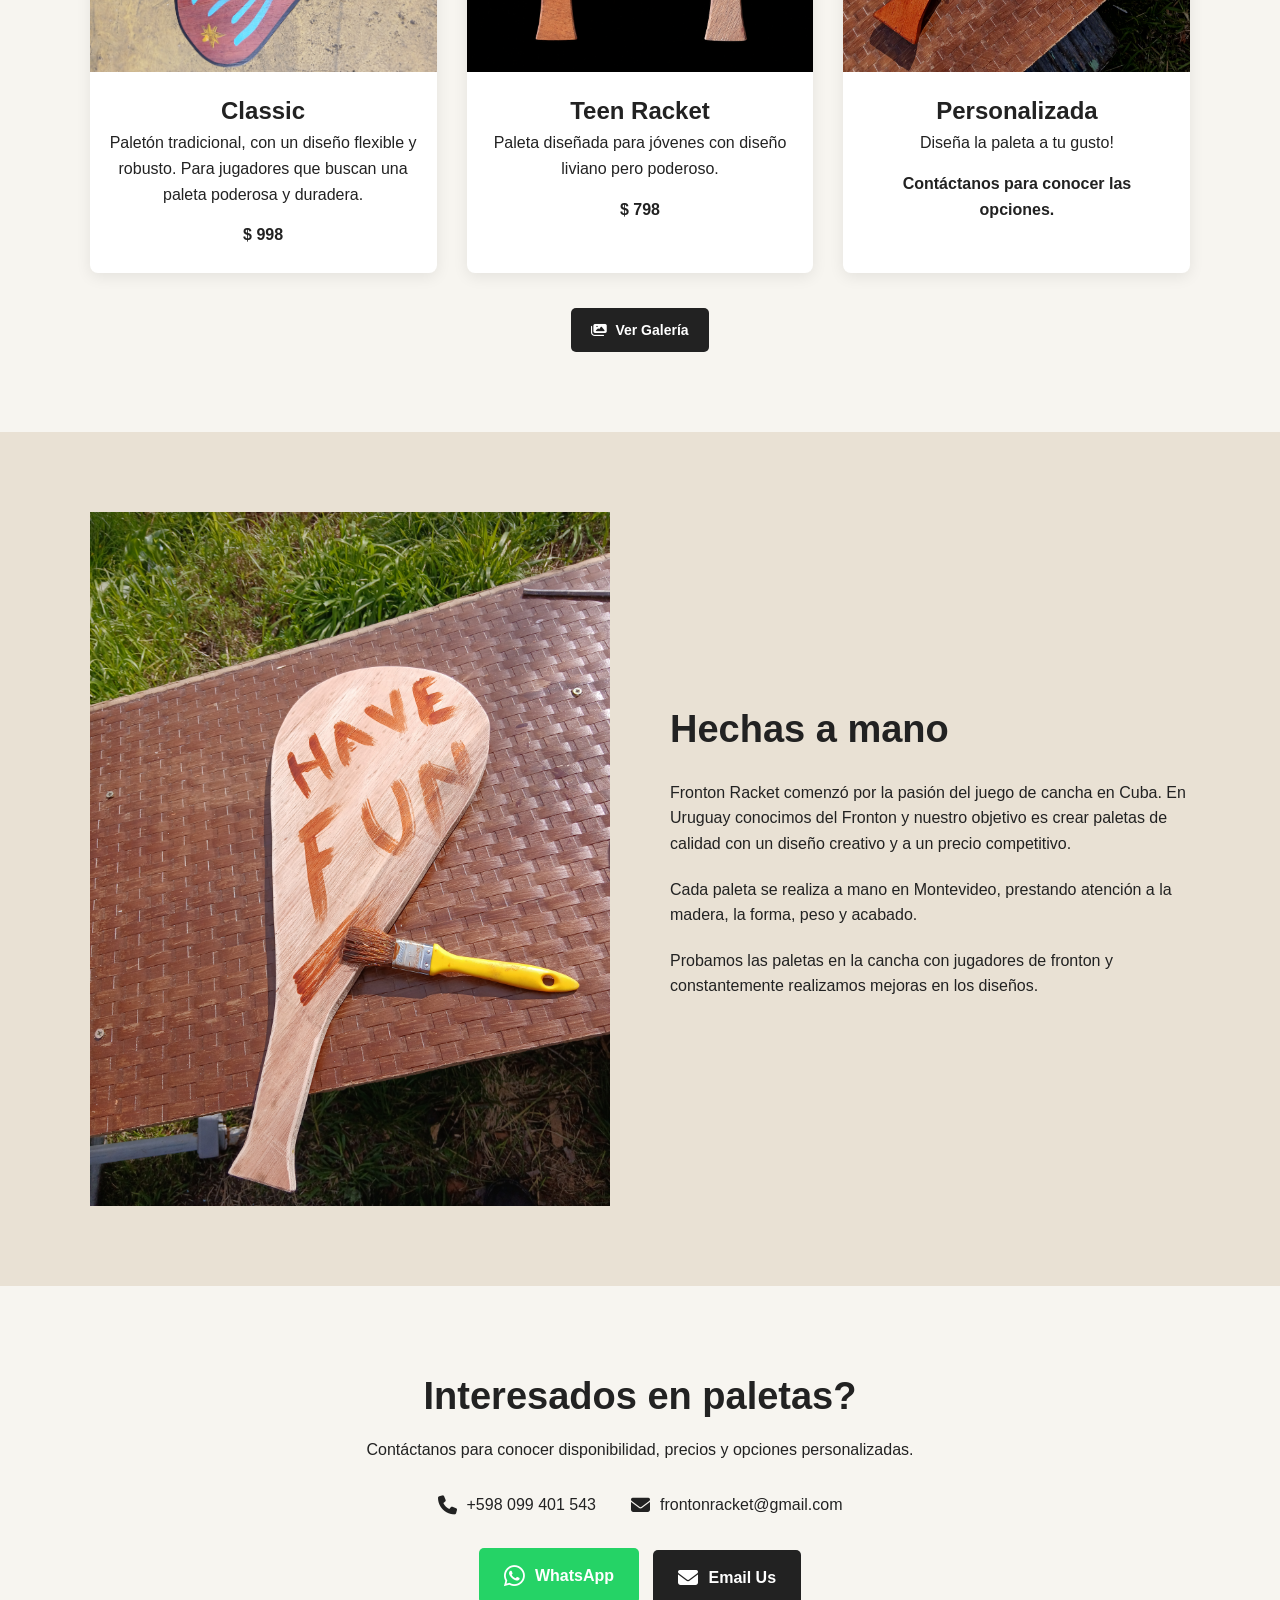
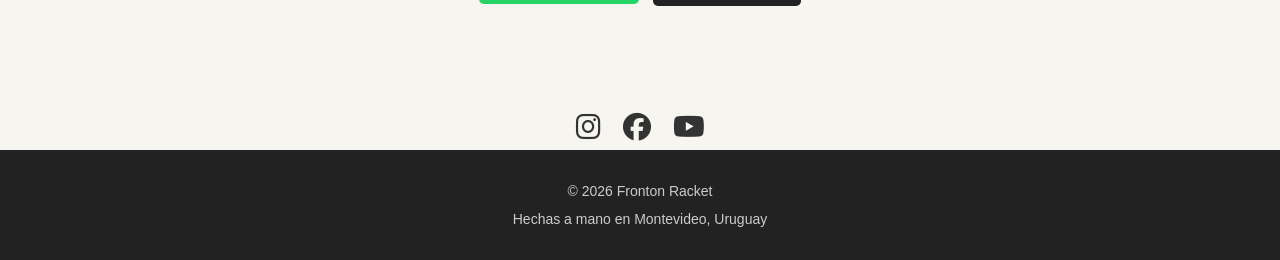
==== commit 4fcee537: "fixed closing script" ====
--- a/index.html
+++ b/index.html
@@ -48,6 +48,7 @@
         "http://www.youtube.com/@FrontonRacket"
       ]
     }
+    </script>
     
 </head>
 
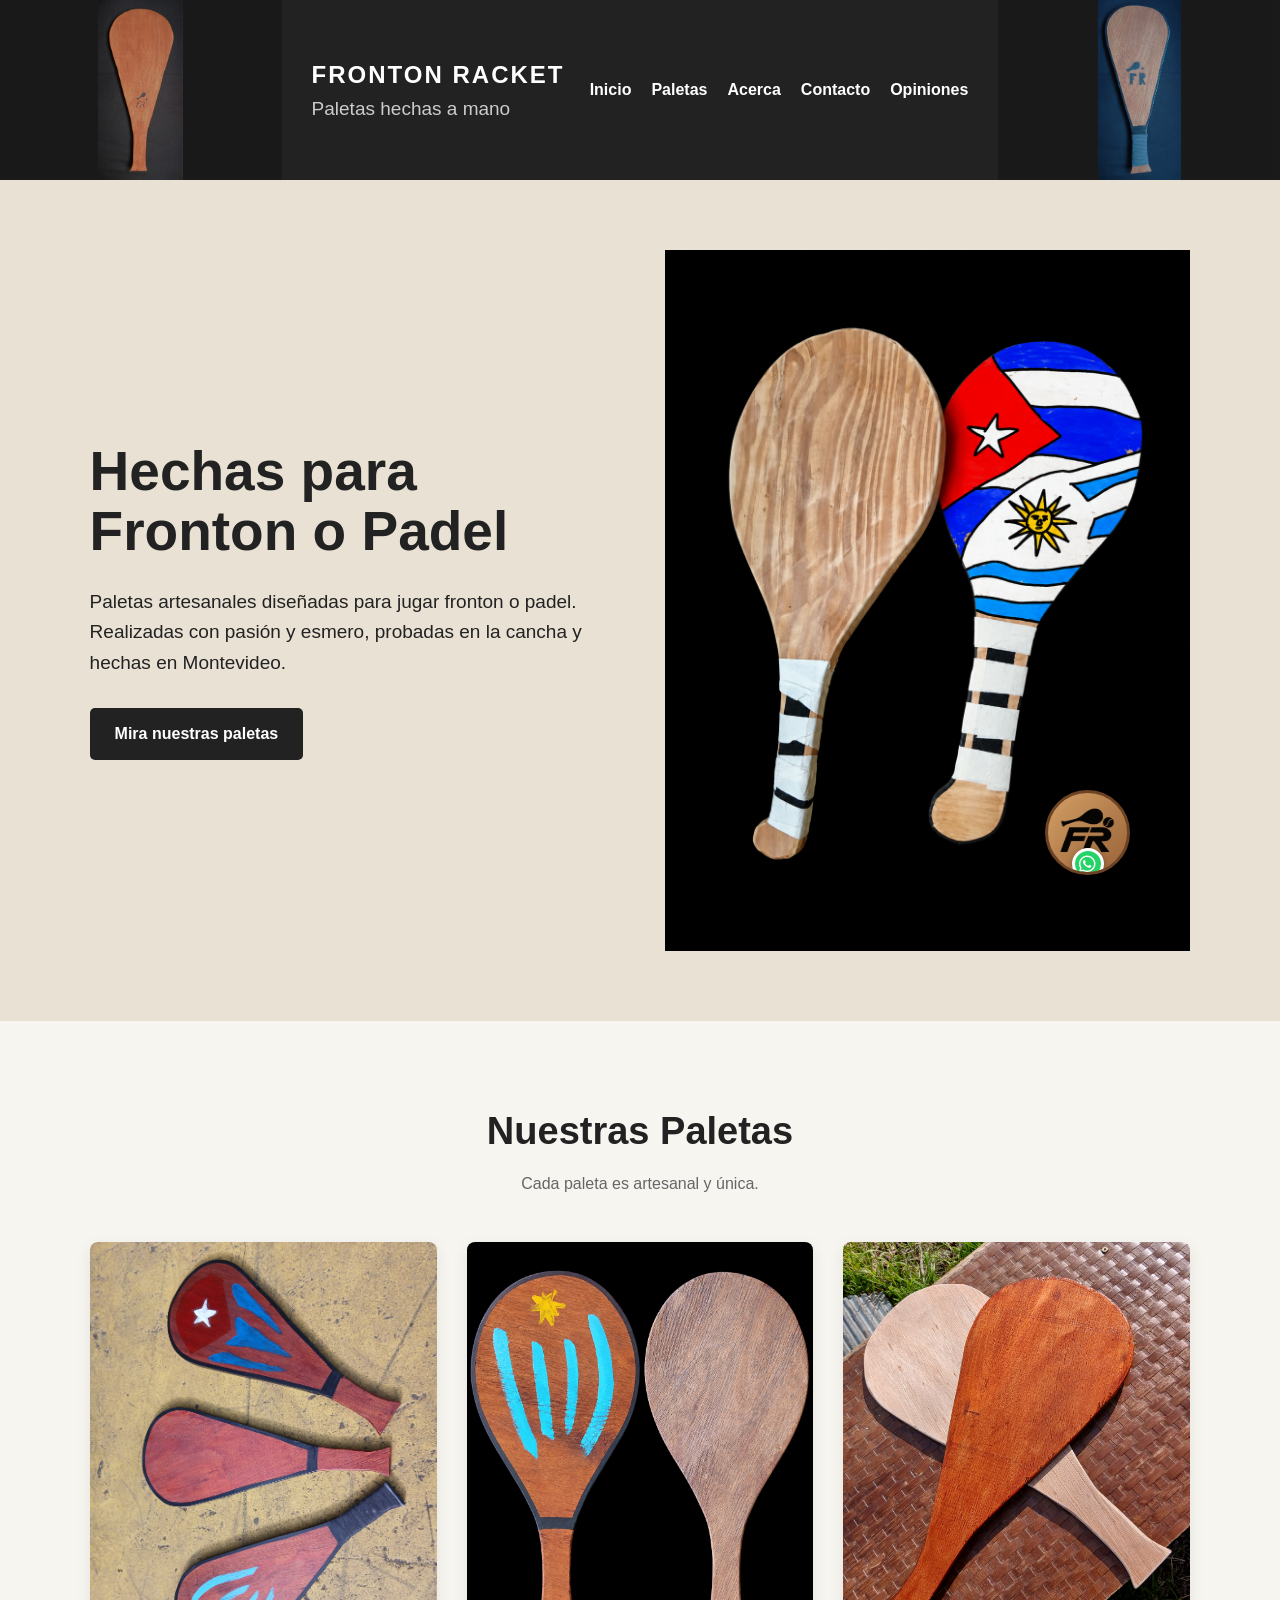
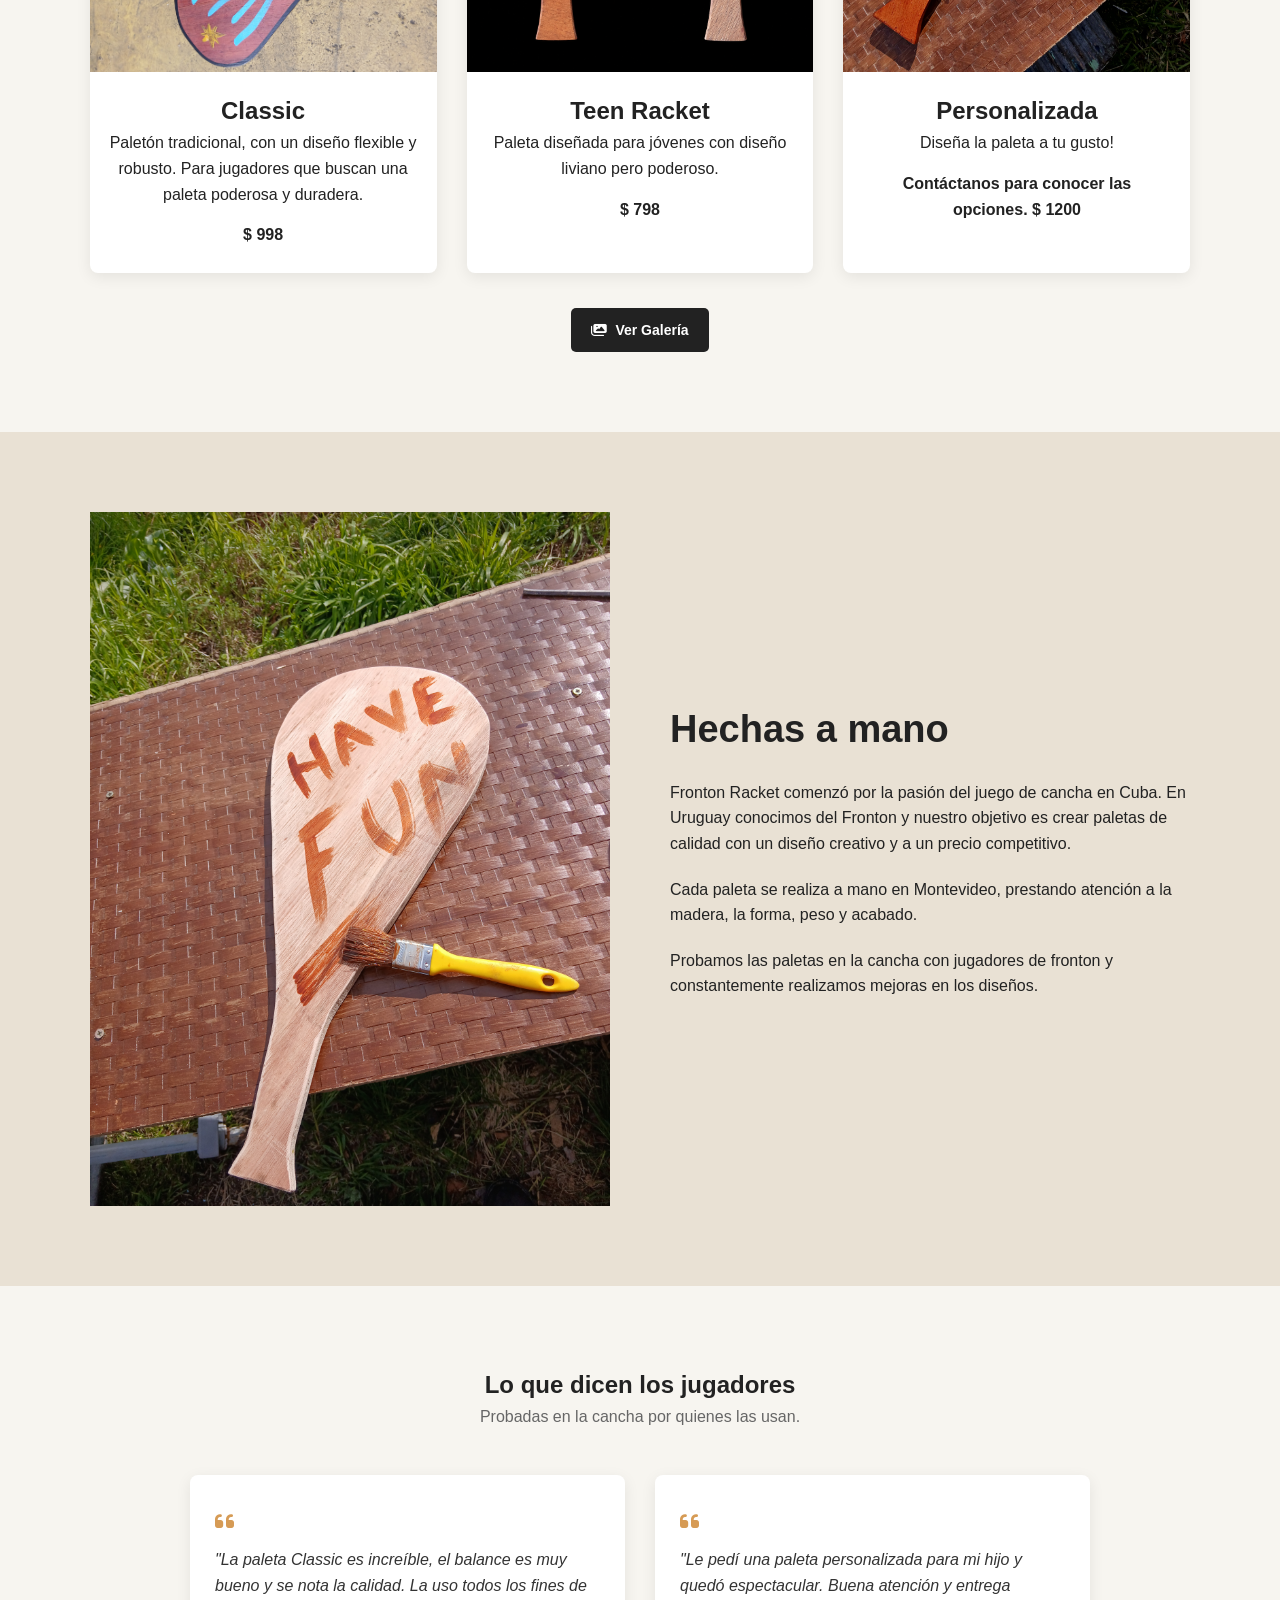
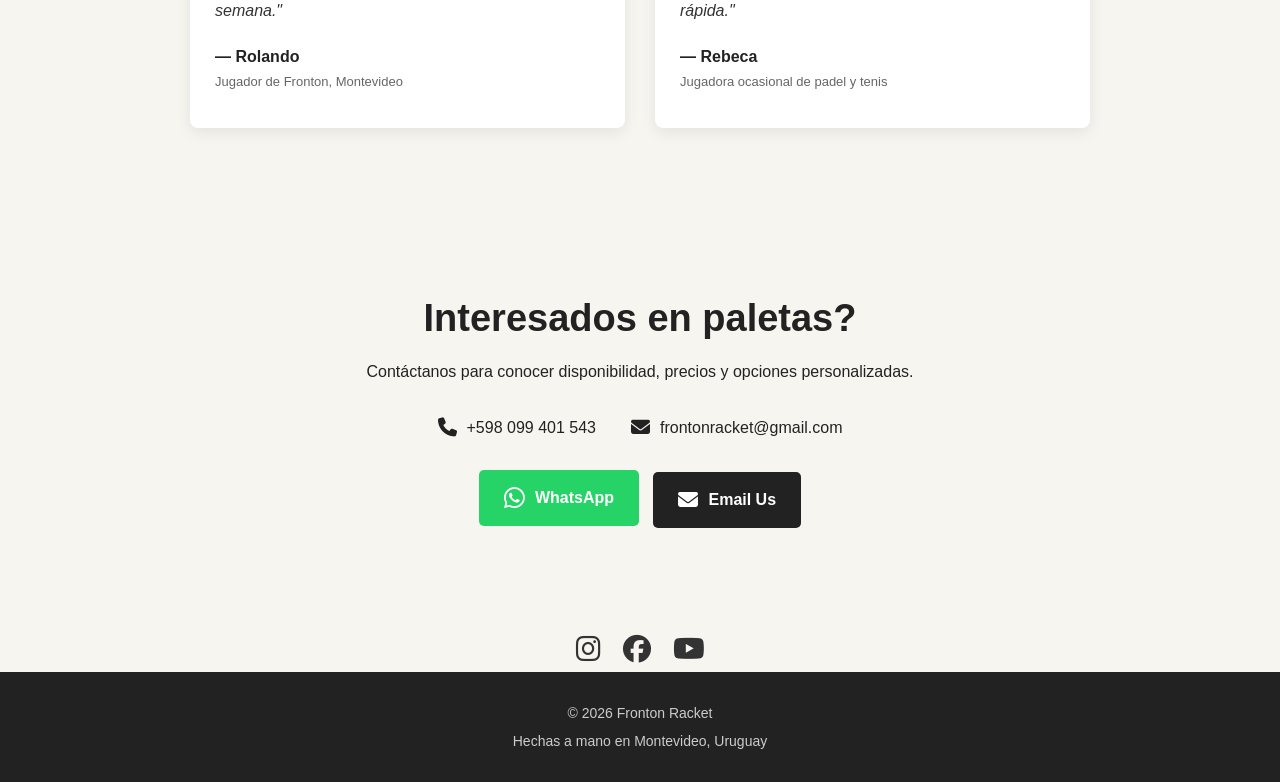
==== commit db226aae: "added testimonial section" ====
--- a/index.html
+++ b/index.html
@@ -70,6 +70,7 @@
             <a href="#rackets">Paletas</a>
             <a href="#about">Acerca</a>
             <a href="#contact">Contacto</a>
+            <a href="#testimonials">Opiniones</a>
         </nav>
 
          </div>
@@ -172,6 +173,7 @@
 
                 <p class="price">
                     Contáctanos para conocer las opciones.
+                    $ 1200
                 </p>
 
             </div>
@@ -222,6 +224,42 @@
 
     </section>
 
+    <!-- TESTIMONIALS SECTION -->
+<section id="testimonials" class="testimonials">
+
+    <h2>Lo que dicen los jugadores</h2>
+
+    <p class="section-intro">
+        Probadas en la cancha por quienes las usan.
+    </p>
+
+    <div class="testimonial-container">
+
+        <!-- TESTIMONIAL 1 -->
+        <div class="testimonial-card">
+            <i class="fa-solid fa-quote-left quote-icon"></i>
+            <p class="testimonial-text">
+                "La paleta Classic es increíble, el balance es muy bueno y se nota
+                la calidad. La uso todos los fines de semana."
+            </p>
+            <p class="testimonial-author">— Rolando</p>
+            <p class="testimonial-role">Jugador de Fronton, Montevideo</p>
+        </div>
+
+        <!-- TESTIMONIAL 2 -->
+        <div class="testimonial-card">
+            <i class="fa-solid fa-quote-left quote-icon"></i>
+            <p class="testimonial-text">
+                "Le pedí una paleta personalizada para mi hijo y quedó espectacular.
+                Buena atención y entrega rápida."
+            </p>
+            <p class="testimonial-author">— Rebeca</p>
+            <p class="testimonial-role">Jugadora ocasional de padel y tenis</p>
+        </div>
+
+    </div>
+
+</section>
 
     <!-- CONTACT SECTION -->
 <section id="contact" class="contact">
--- a/style.css
+++ b/style.css
@@ -33,7 +33,7 @@
     display: flex;
     align-items: stretch;
 
-    min-height: 180px;
+    min-height: clamp(180px, 14vw, 280px);
 
     background-color: #222;
 
@@ -48,18 +48,23 @@
 
 .header-photo {
     width: 22%;
-
-    background-size: cover;
+    max-width: 320px;   /* keep it from stretching too wide on huge monitors */
+    min-width: 140px;
+    flex-shrink: 0;      /* stop it from getting squeezed by the nav (previous fix) */
+
+    background-size: contain;   /* KEY CHANGE — show the whole racket, no cropping */
     background-position: center;
+    background-repeat: no-repeat;
 }
 
 
 /* LEFT PHOTO */
 
 .photo-left {
+    background-position: center 19%;
     background-image:
         linear-gradient(rgba(0, 0, 0, 0.25), rgba(0, 0, 0, 0.25)),
-        url("images/header_photo_many_rackets.jpg");
+        url("images/header-photo-left.jpeg");
 }
 
 
@@ -68,7 +73,7 @@
 .photo-right {
     background-image:
         linear-gradient(rgba(0, 0, 0, 0.25), rgba(0, 0, 0, 0.25)),
-        url("images/header_right_photo.jpg");
+        url("images/header-photo-right.jpeg");
 }
 
 
@@ -273,6 +278,60 @@
     margin: 20px 0;
 }
 
+/* =========================
+   TESTIMONIALS
+========================= */
+
+.testimonials {
+    padding: 80px 7%;
+    text-align: center;
+    background-color: #f7f5f0;
+}
+
+.testimonial-container {
+    display: flex;
+    gap: 30px;
+    justify-content: center;
+    max-width: 900px;
+    margin: 0 auto;
+}
+
+.testimonial-card {
+    background-color: white;
+    width: 50%;
+    padding: 35px 25px;
+
+    border-radius: 8px;
+    box-shadow: 0 4px 15px rgba(0, 0, 0, 0.08);
+
+    text-align: left;
+}
+
+.quote-icon {
+    font-size: 22px;
+    color: #d69b55;
+    margin-bottom: 15px;
+}
+
+.testimonial-text {
+    font-size: 16px;
+    color: #333;
+    margin-bottom: 20px;
+    font-style: italic;
+}
+
+.testimonial-author {
+    font-weight: bold;
+    margin-bottom: 3px;
+}
+
+.testimonial-role {
+    font-size: 13px;
+    color: #666;
+}
+
+
+
 
 /* =========================
    CONTACT
@@ -352,7 +411,7 @@
         display: block;
         width: 18%;
         min-width: 55px;
-
+        flex-shrink: 0;
         background-size: cover;
         background-position: center;
     }
@@ -509,6 +568,18 @@
 
     .about h2 {
         font-size: 32px;
+    }
+
+    .testimonials {
+        padding: 60px 6%;
+    }
+
+    .testimonial-container {
+        flex-direction: column;
+    }
+
+    .testimonial-card {
+        width: 100%;
     }
 
 
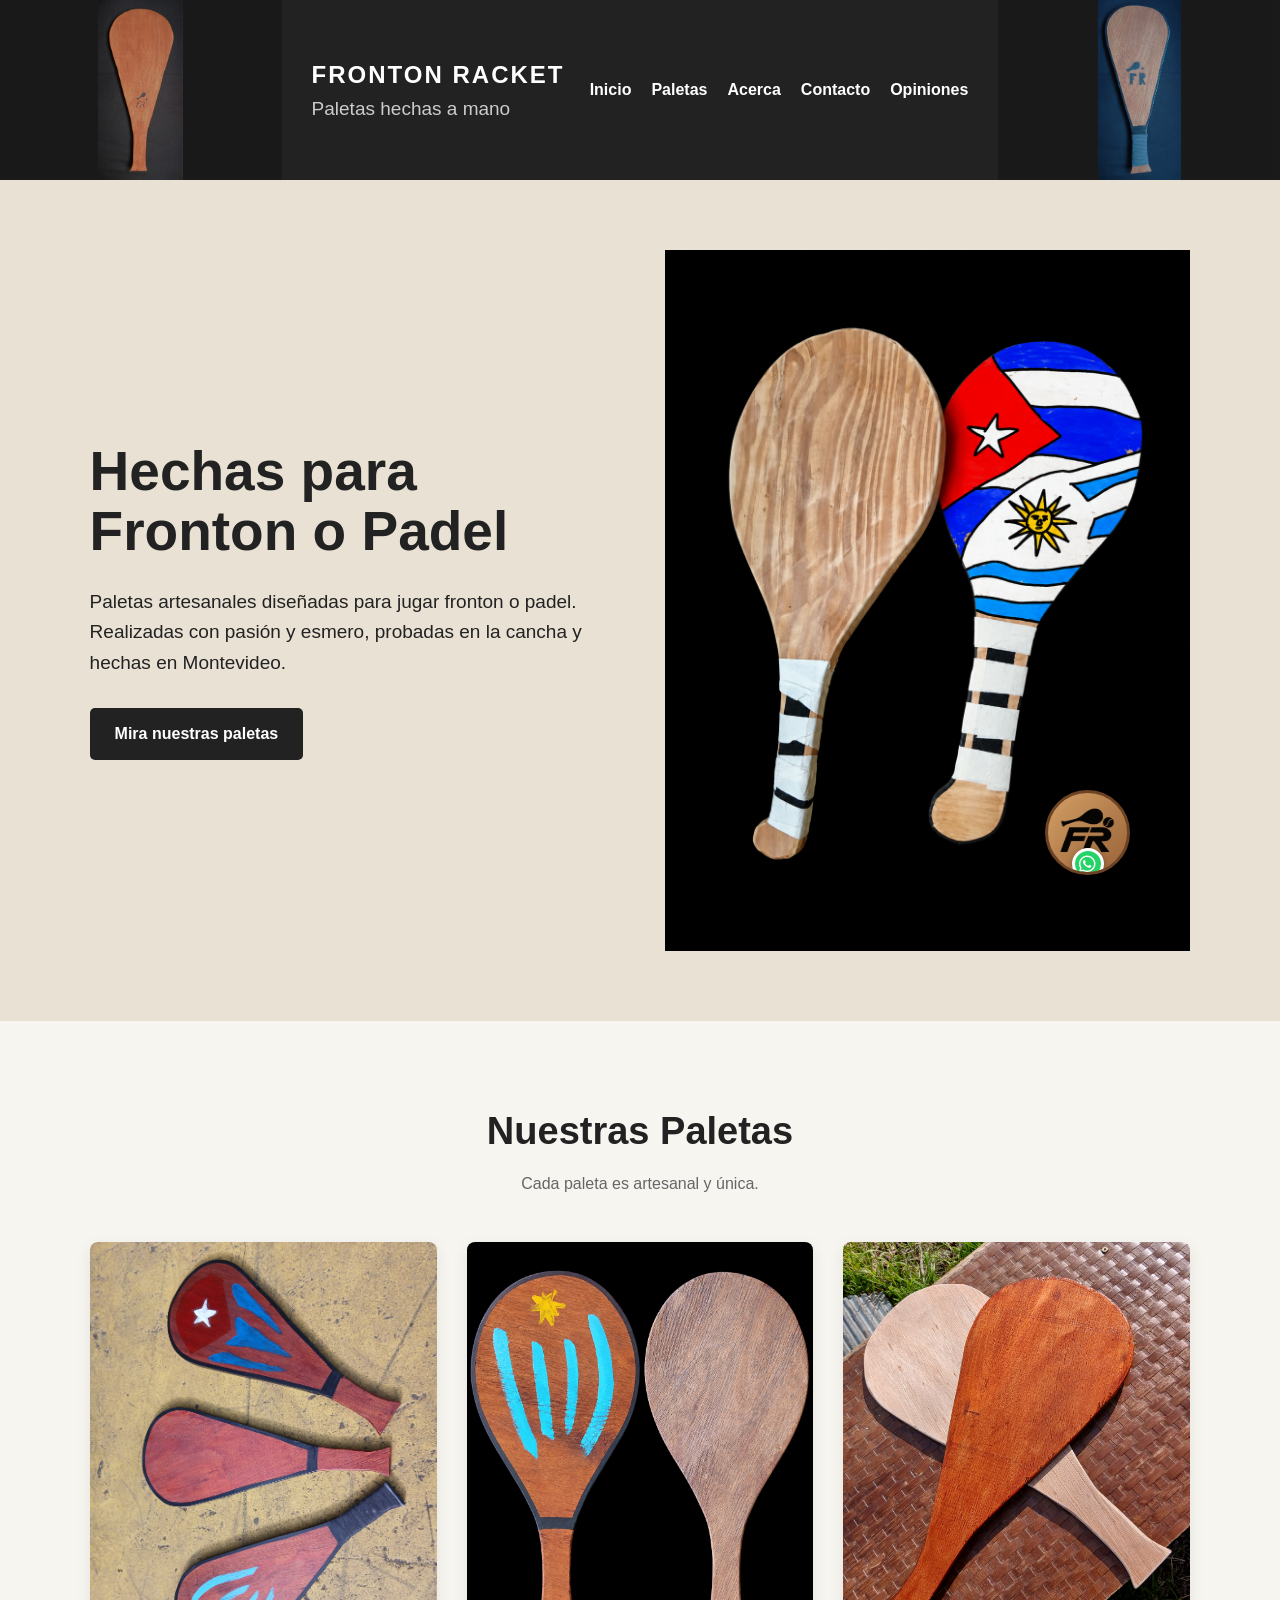
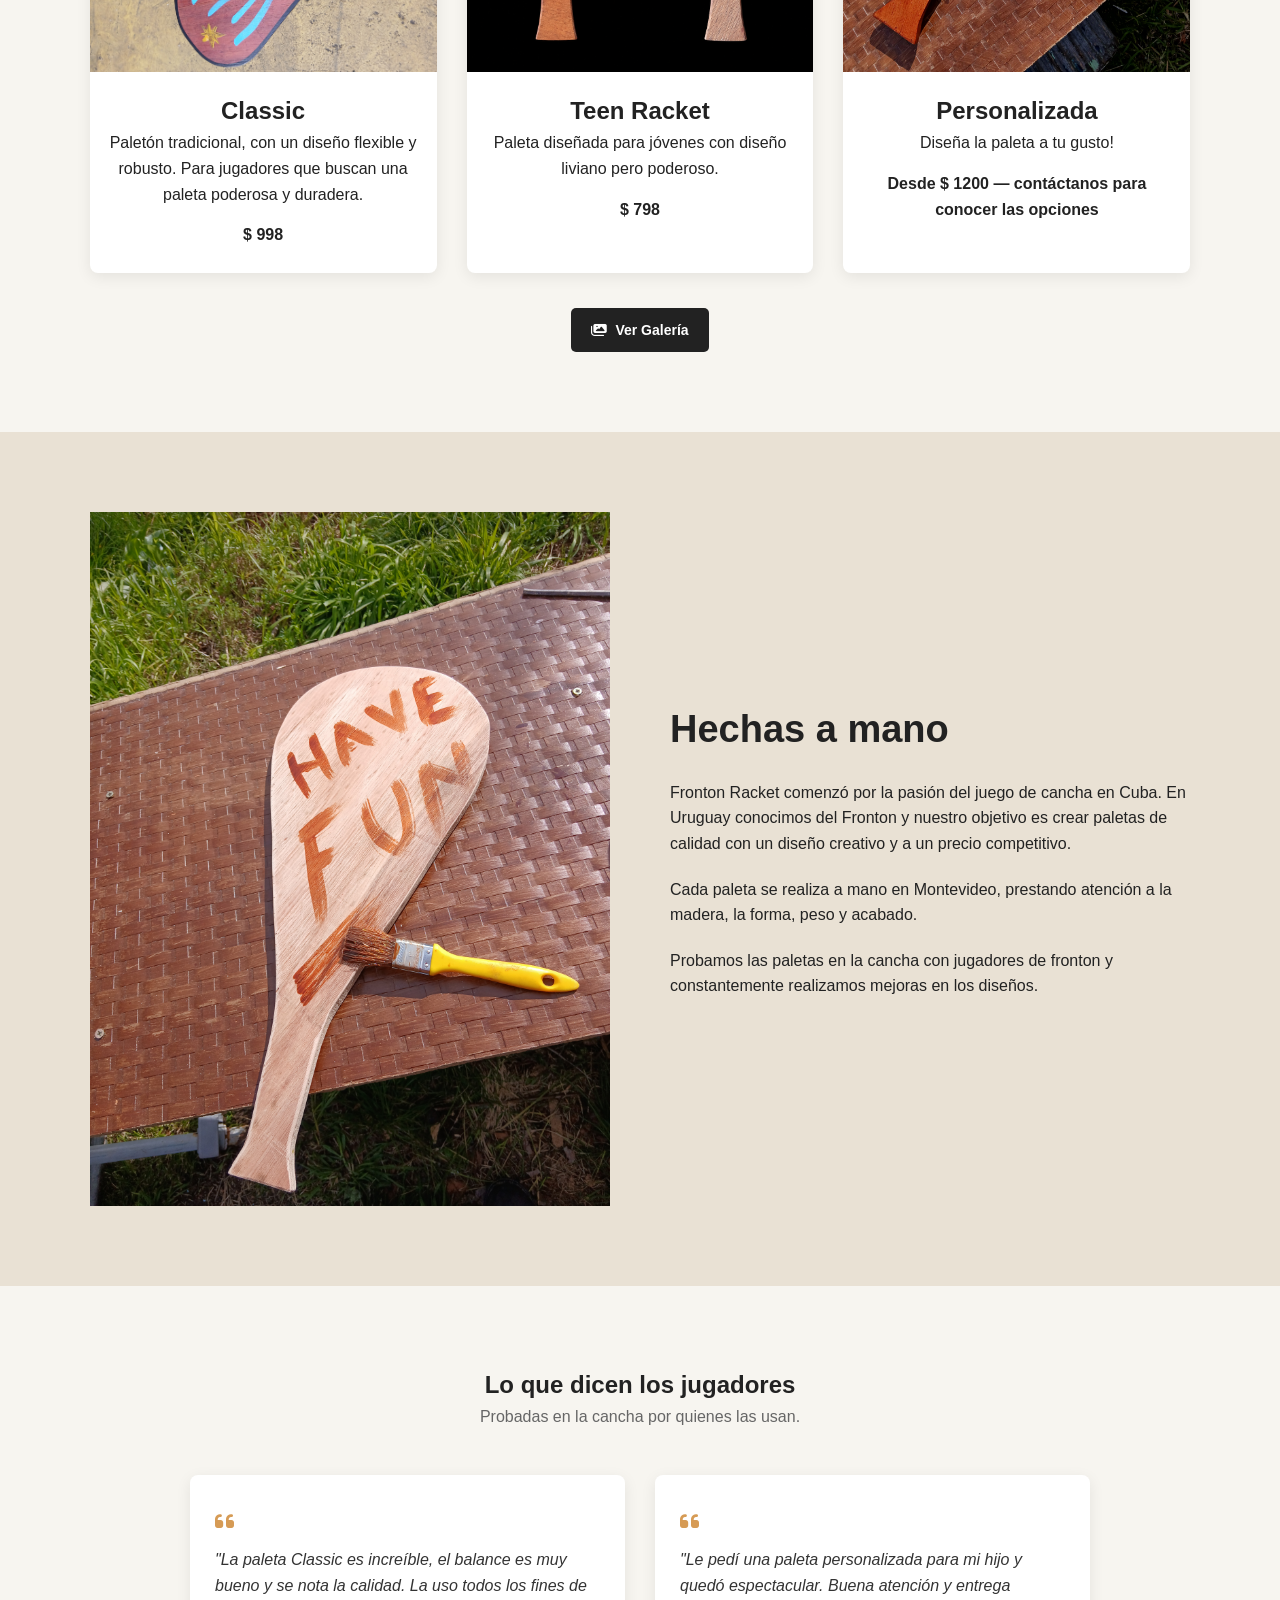
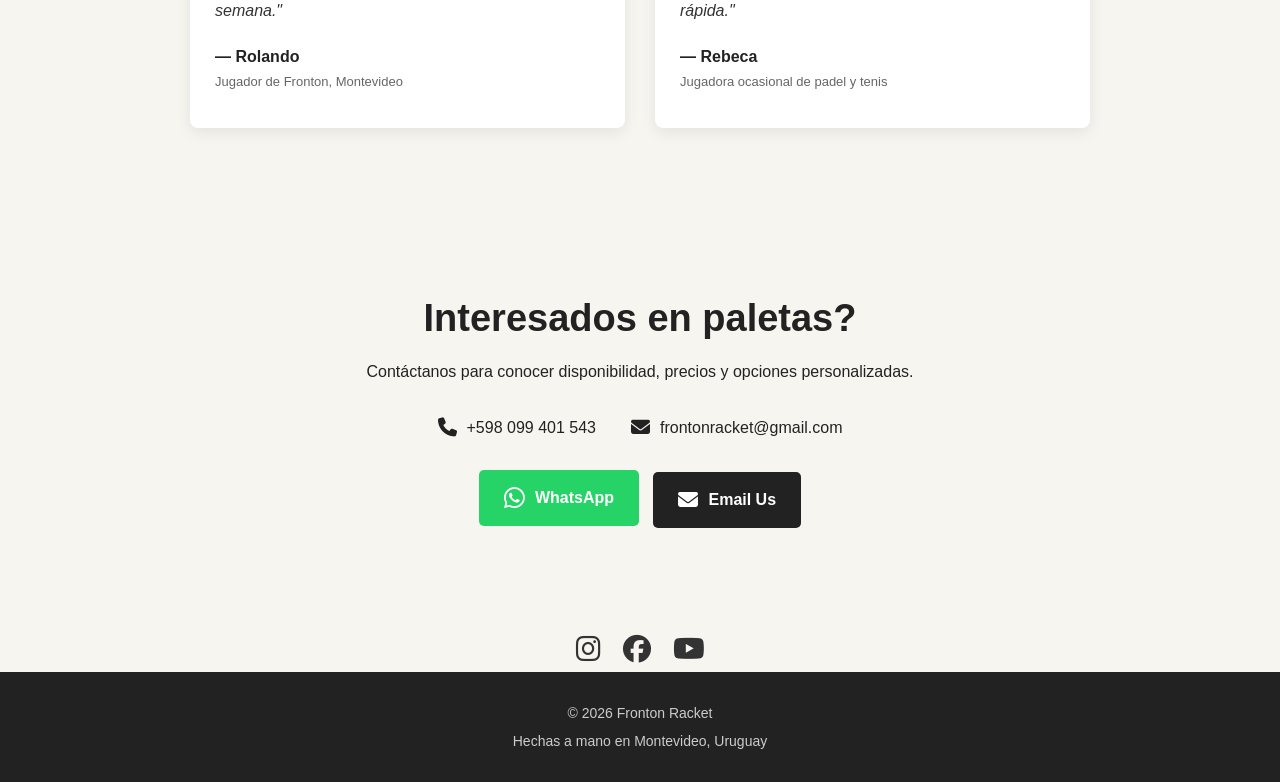
==== commit eeacd2cc: "added price for custom racket" ====
--- a/index.html
+++ b/index.html
@@ -172,8 +172,7 @@
                 </p>
 
                 <p class="price">
-                    Contáctanos para conocer las opciones.
-                    $ 1200
+                    Desde $ 1200 — contáctanos para conocer las opciones
                 </p>
 
             </div>
